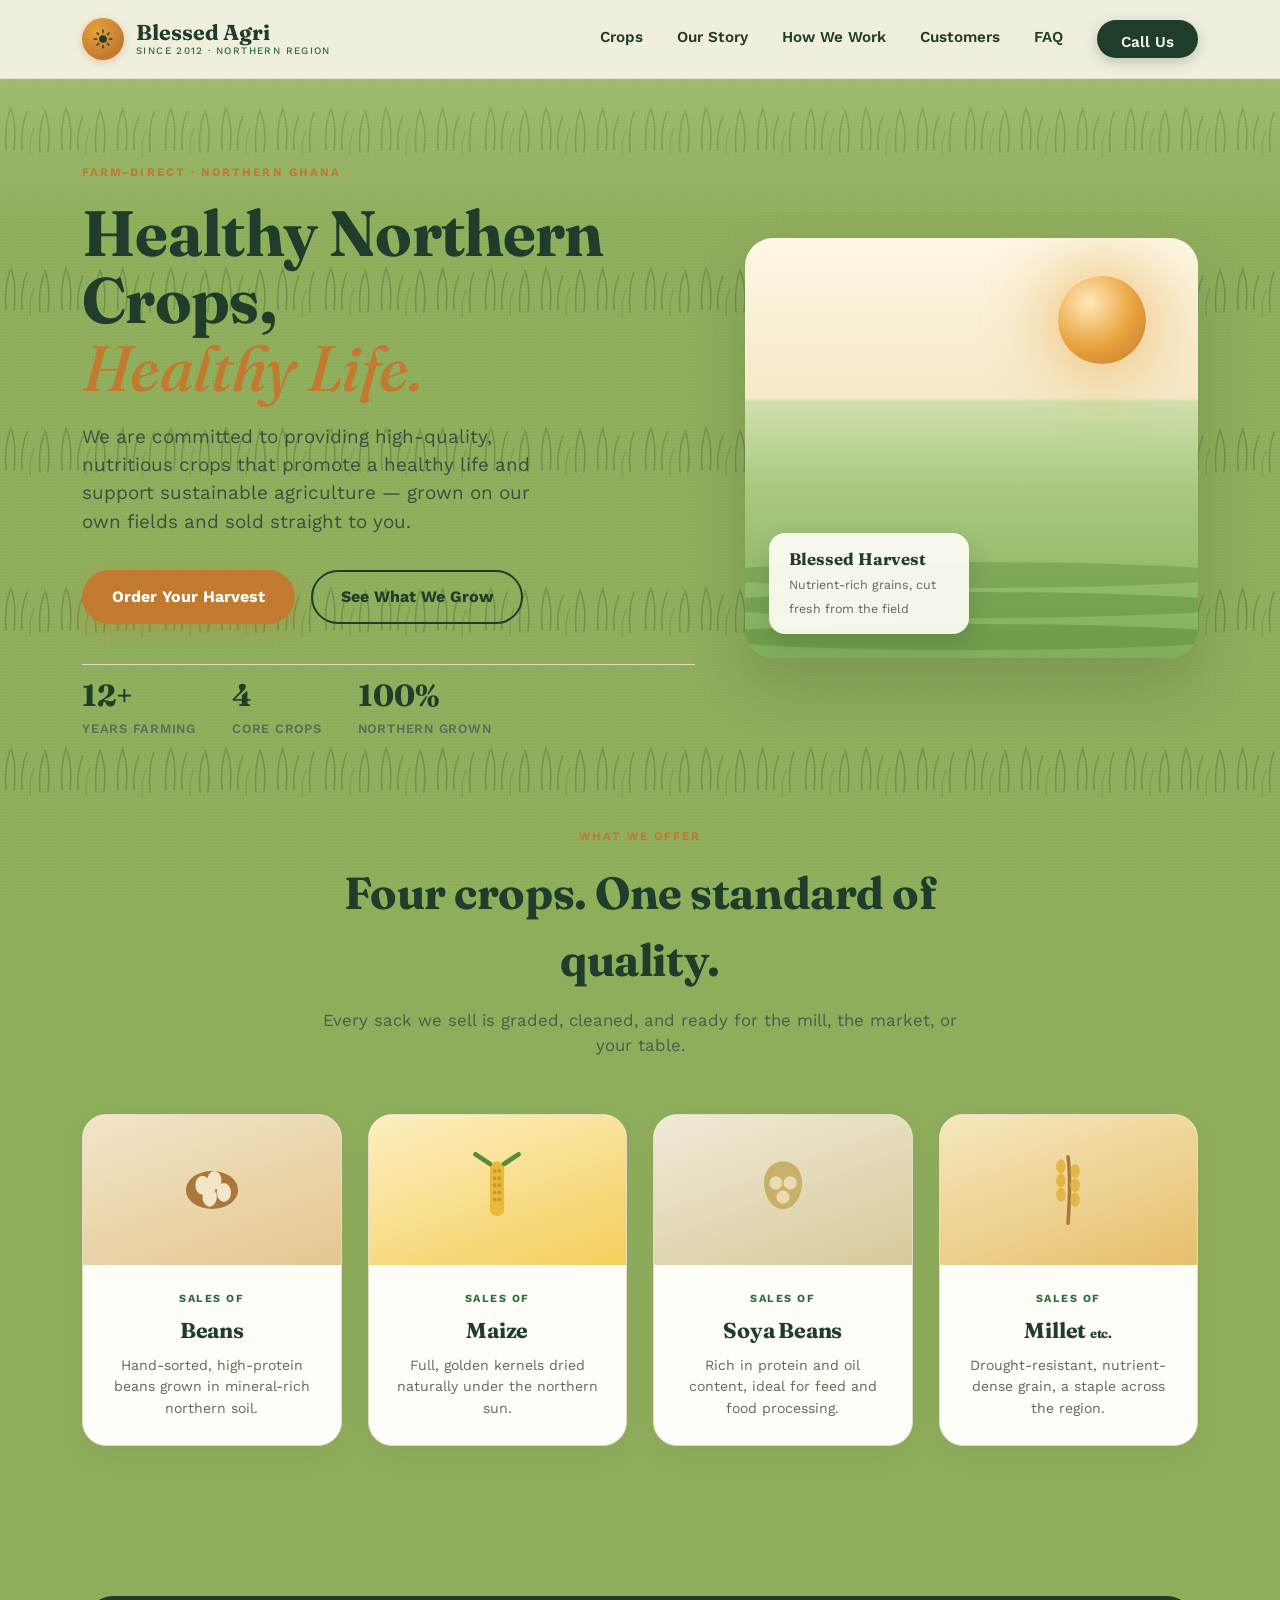
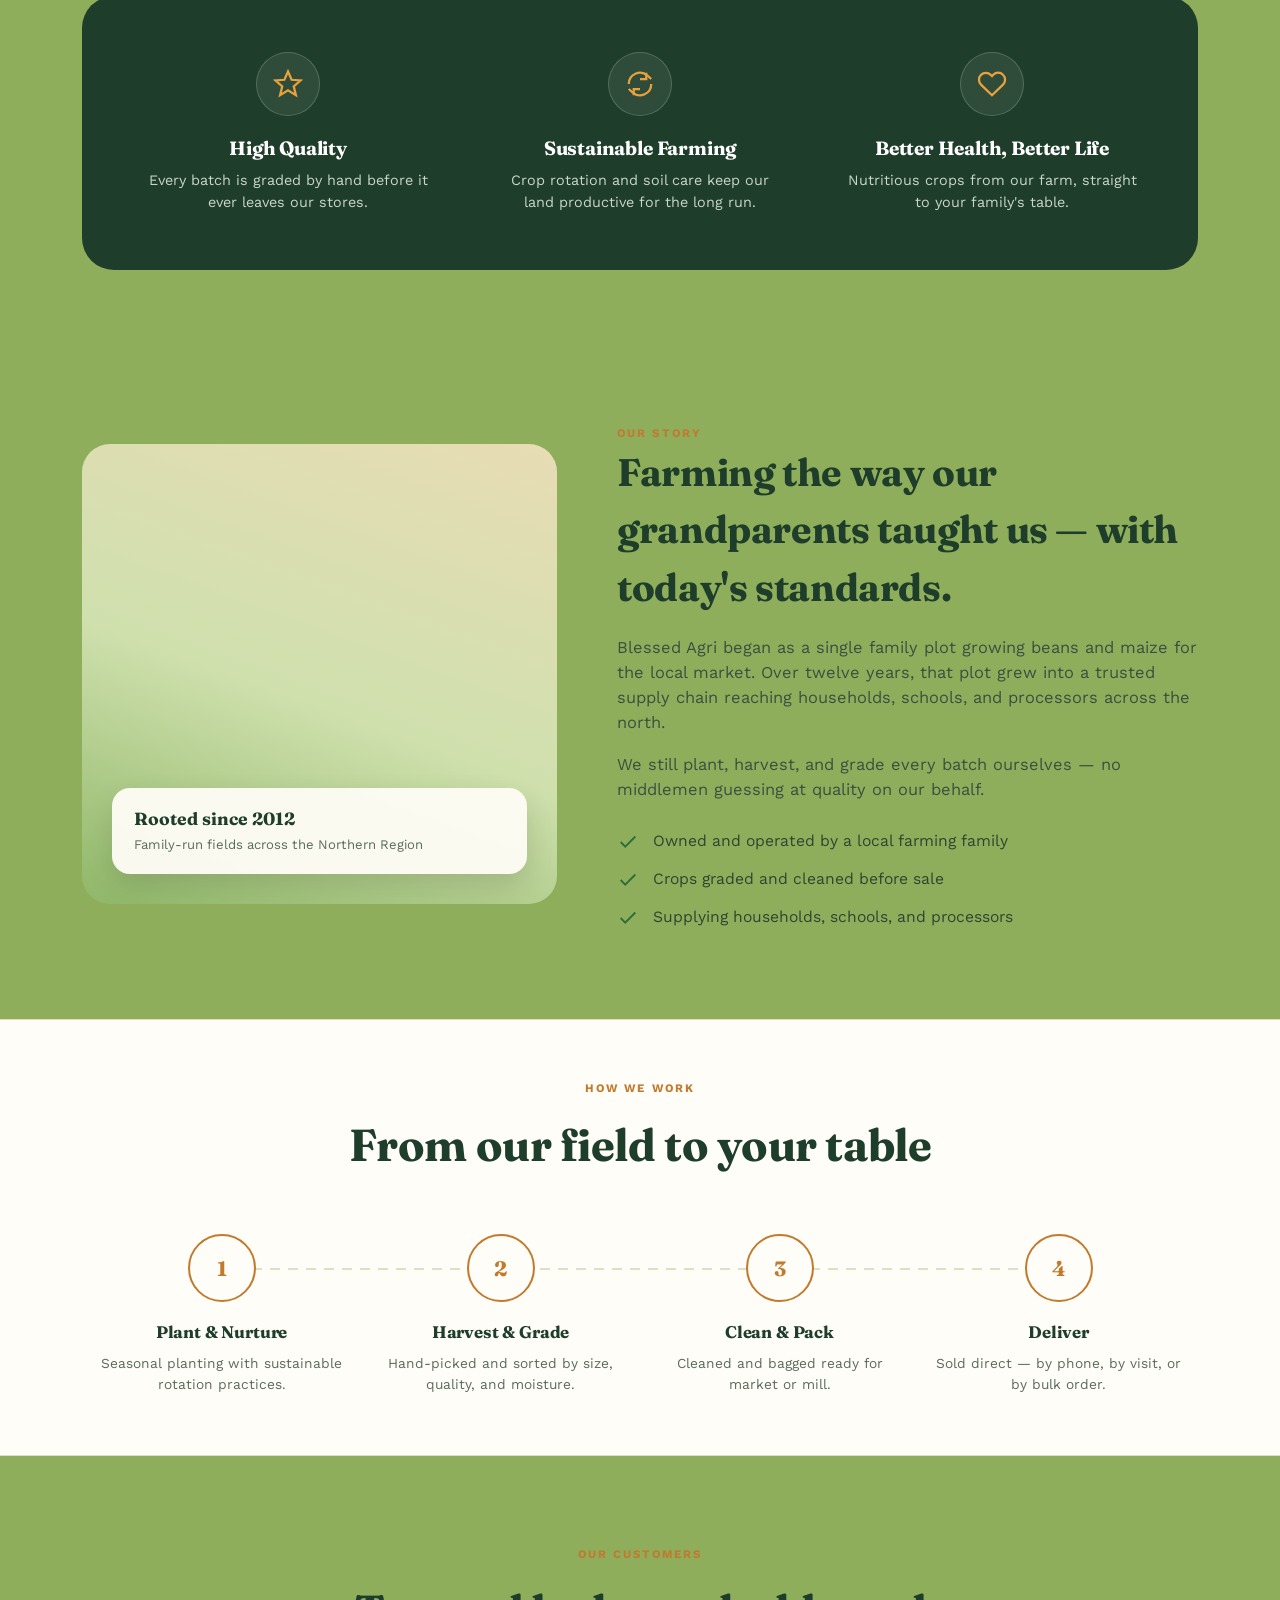
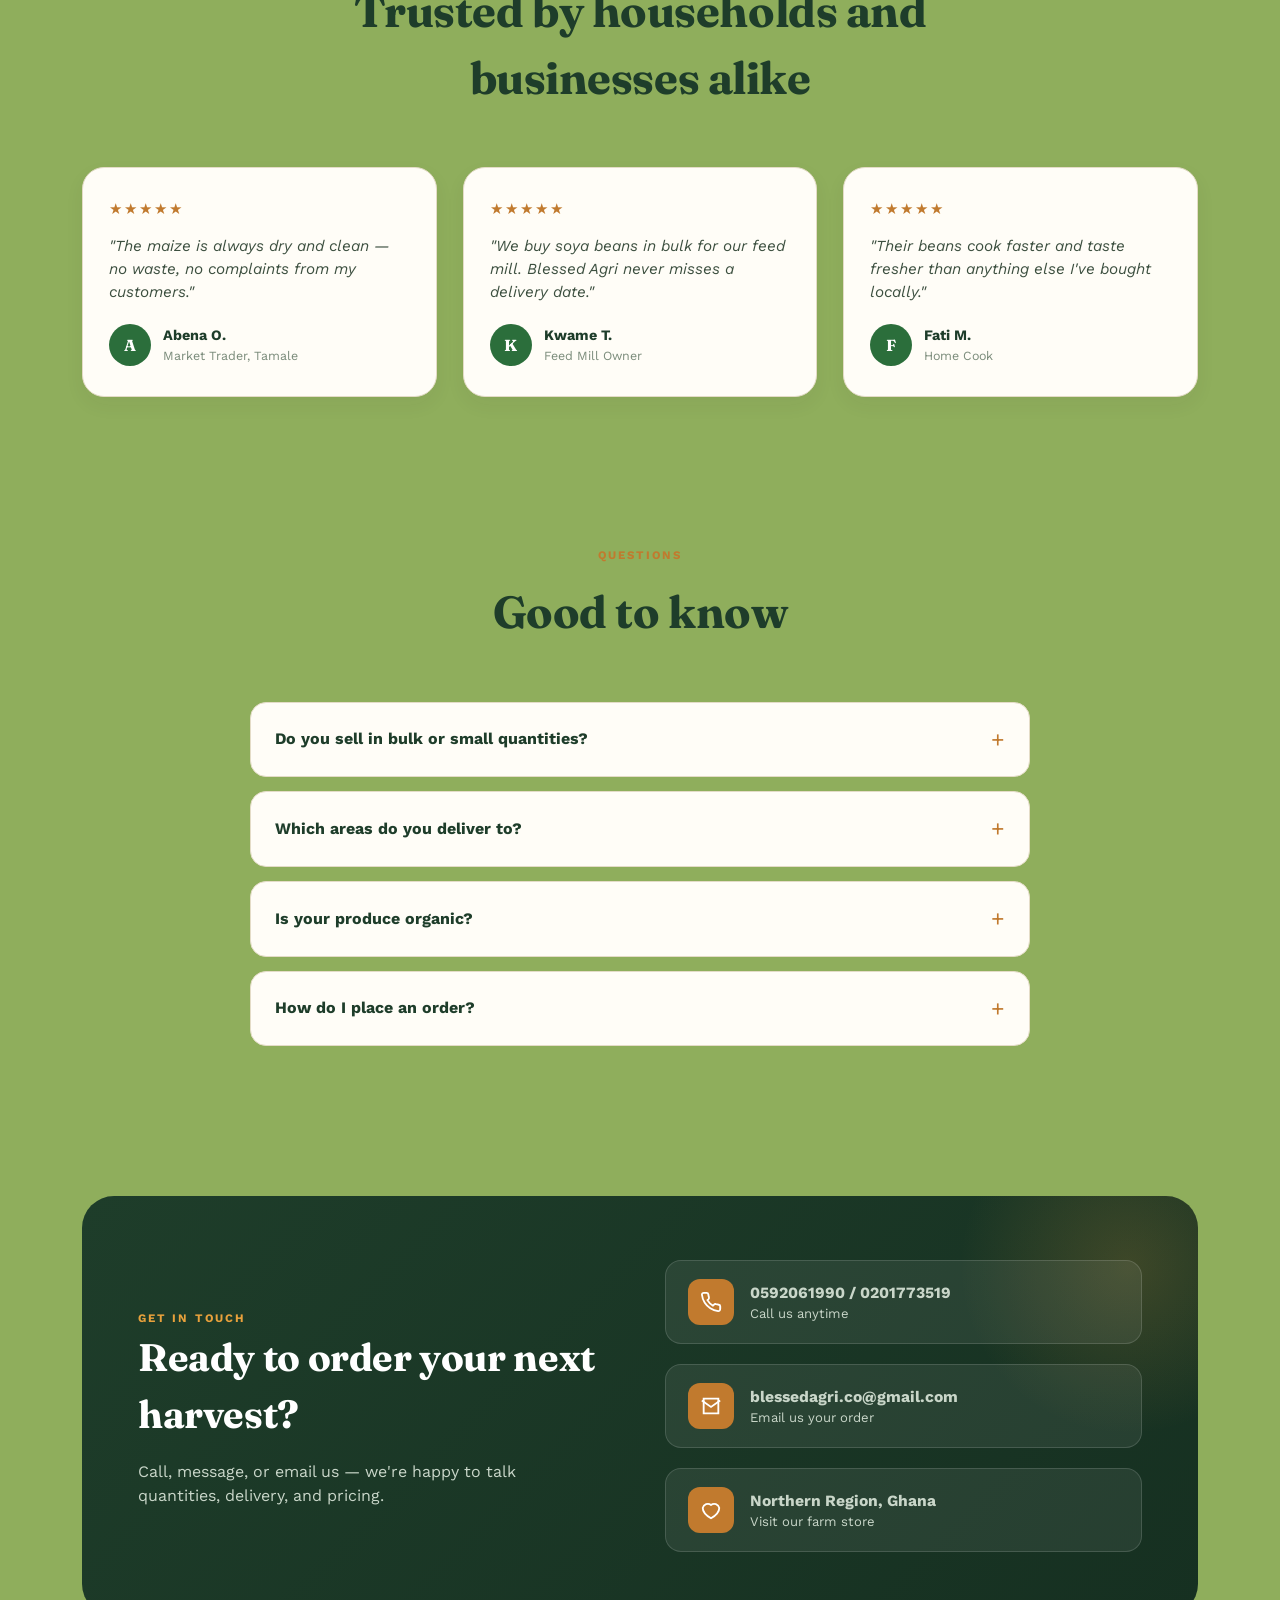
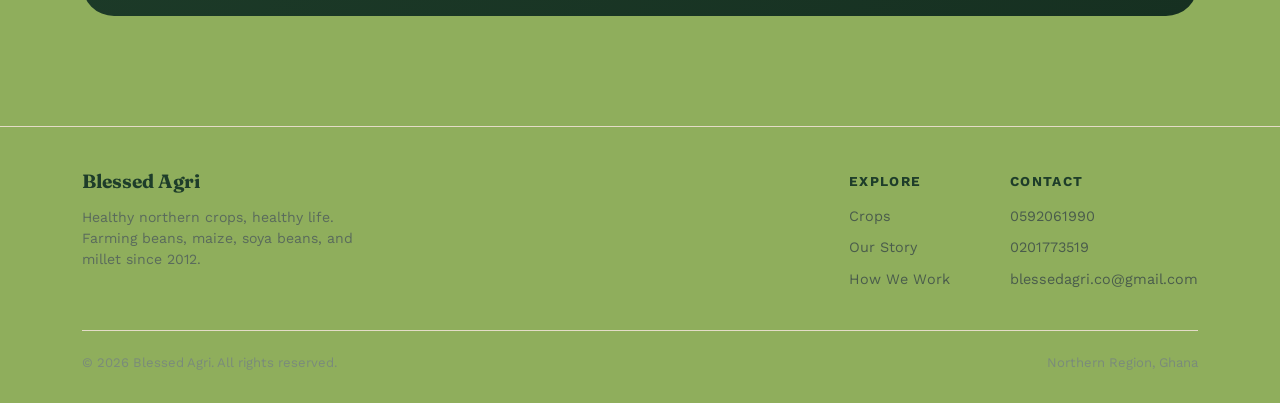
==== index.html @ 5d48e5ce "Add files via upload" ====
<!DOCTYPE html>
<html lang="en">
<head>
<meta charset="UTF-8">
<meta name="viewport" content="width=device-width, initial-scale=1.0">
<title>Blessed Agri — Healthy Northern Crops, Healthy Life</title>
<link rel="preconnect" href="https://fonts.googleapis.com">
<link href="https://fonts.googleapis.com/css2?family=Fraunces:ital,opsz,wght@0,9..144,400;0,9..144,600;0,9..144,700;0,9..144,900;1,9..144,500&family=Work+Sans:wght@400;500;600;700;800&display=swap" rel="stylesheet">
<style>
  :root{
    --forest:#1e3d2a;
    --crop:#2b6e3b;
    --ochre:#c17a2e;
    --parchment:#f7f3e8;
    --soil:#5a3a22;
    --cream-line:#e4dcc7;
    --paper:#fffdf7;
    --sun:#e8a13c;
  }
  *{margin:0;padding:0;box-sizing:border-box;}
  html{scroll-behavior:smooth;}
  body{
    background-color:#8fae5c;
    background-image:
      linear-gradient(180deg, rgba(215,232,180,0.35) 0%, rgba(143,174,92,0) 220px),
      radial-gradient(rgba(255,255,255,0.06) 1px, transparent 1px),
      url("data:image/svg+xml,%3Csvg xmlns='http://www.w3.org/2000/svg' width='160' height='160' viewBox='0 0 160 160'%3E%3Cg fill='none' stroke='%23335e2e' stroke-width='1.6' stroke-linecap='round' opacity='0.35'%3E%3Cpath d='M6 150 Q4 128 10 110'/%3E%3Cpath d='M14 150 Q17 126 11 108'/%3E%3Cpath d='M22 150 Q20 130 27 112'/%3E%3Cpath d='M40 152 Q38 130 44 114'/%3E%3Cpath d='M48 152 Q51 128 45 110'/%3E%3Cpath d='M62 150 Q60 126 66 108'/%3E%3Cpath d='M70 150 Q73 128 67 110'/%3E%3Cpath d='M78 150 Q76 132 83 116'/%3E%3Cpath d='M96 152 Q94 128 100 110'/%3E%3Cpath d='M104 152 Q107 130 101 112'/%3E%3Cpath d='M118 150 Q116 126 123 108'/%3E%3Cpath d='M126 150 Q129 128 123 110'/%3E%3Cpath d='M134 150 Q132 132 139 116'/%3E%3Cpath d='M150 152 Q148 128 154 112'/%3E%3C/g%3E%3Cg fill='none' stroke='%23477a3f' stroke-width='1.3' stroke-linecap='round' opacity='0.3'%3E%3Cpath d='M30 156 Q29 140 34 128'/%3E%3Cpath d='M86 156 Q85 140 90 128'/%3E%3Cpath d='M142 158 Q141 142 146 130'/%3E%3C/g%3E%3C/svg%3E");
    background-size: 100% 220px, 3px 3px, 160px 160px;
    background-repeat: no-repeat, repeat, repeat;
    background-attachment: scroll, fixed, fixed;
    color:var(--forest);
    font-family:'Work Sans', sans-serif;
    line-height:1.5;
    overflow-x:hidden;
  }
  h1,h2,h3,h4{
    font-family:'Fraunces', serif;
    color:var(--forest);
    letter-spacing:-0.01em;
  }
  a{color:inherit;}
  img{max-width:100%;display:block;}
  .wrap{max-width:1180px;margin:0 auto;padding:0 32px;}
  .eyebrow{
    font-family:'Work Sans',sans-serif;
    text-transform:uppercase;
    letter-spacing:0.18em;
    font-size:0.72rem;
    font-weight:700;
    color:var(--ochre);
  }

  /* ===== reduced motion ===== */
  @media (prefers-reduced-motion: reduce){
    *{animation:none !important; transition:none !important;}
  }

  /* ===== NAV ===== */
  header.nav{
    position:sticky; top:0; z-index:50;
    background:rgba(247,243,232,0.92);
    backdrop-filter:blur(8px);
    border-bottom:1px solid var(--cream-line);
  }
  .nav-inner{
    display:flex; align-items:center; justify-content:space-between;
    padding:18px 32px;
    max-width:1180px; margin:0 auto;
  }
  .brandmark{display:flex; align-items:center; gap:12px; text-decoration:none;}
  .brandmark .sunbadge{
    width:42px;height:42px;border-radius:50%;
    background:radial-gradient(circle at 35% 30%, var(--sun), var(--ochre) 70%);
    display:flex;align-items:center;justify-content:center;
    box-shadow:0 2px 8px rgba(193,122,46,0.35);
  }
  .brandmark .sunbadge svg{width:22px;height:22px;}
  .brandname{
    font-family:'Fraunces',serif; font-weight:700; font-size:1.35rem; color:var(--forest);
    line-height:1;
  }
  .brandname small{
    display:block; font-family:'Work Sans',sans-serif; font-weight:500;
    font-size:0.62rem; letter-spacing:0.14em; text-transform:uppercase; color:var(--crop); margin-top:3px;
  }
  nav.links{display:flex; gap:34px; align-items:center;}
  nav.links a{
    text-decoration:none; color:var(--forest); font-weight:600; font-size:0.95rem;
    position:relative; padding-bottom:4px;
  }
  nav.links a:not(.cta)::after{
    content:''; position:absolute; left:0; bottom:0; width:0; height:2px; background:var(--ochre);
    transition:width 0.25s ease;
  }
  nav.links a:not(.cta):hover::after{width:100%;}
  .cta-btn{
    background:var(--forest); color:var(--parchment) !important;
    padding:11px 24px; border-radius:100px; font-weight:700; font-size:0.9rem;
    box-shadow:0 4px 14px rgba(30,61,42,0.25);
    transition:transform 0.2s ease, background 0.2s ease;
  }
  .cta-btn:hover{background:var(--crop); transform:translateY(-2px);}
  .menu-toggle{display:none; background:none; border:none; font-size:1.6rem; color:var(--forest); cursor:pointer;}

  /* ===== HERO ===== */
  .hero{
    position:relative;
    padding:80px 0 0;
    overflow:hidden;
  }
  .hero-inner{
    max-width:1180px; margin:0 auto; padding:0 32px;
    display:grid; grid-template-columns:1.15fr 0.85fr; gap:50px; align-items:center;
    position:relative; z-index:2;
  }
  .hero-copy .eyebrow{margin-bottom:18px; display:inline-block;}
  .hero-copy h1{
    font-size:clamp(2.6rem, 5vw, 4.2rem);
    font-weight:700; line-height:1.05; margin-bottom:8px;
  }
  .hero-copy h1 .accent{
    color:var(--ochre); font-style:italic; font-weight:500;
  }
  .hero-copy p.lede{
    font-size:1.18rem; color:#3c4f3f; max-width:480px; margin:22px 0 34px;
  }
  .hero-actions{display:flex; gap:16px; flex-wrap:wrap; margin-bottom:40px;}
  .btn-primary{
    background:var(--ochre); color:#fff; padding:15px 30px; border-radius:100px;
    font-weight:700; text-decoration:none; box-shadow:0 8px 20px rgba(193,122,46,0.3);
    transition:transform 0.2s ease;
  }
  .btn-primary:hover{transform:translateY(-3px);}
  .btn-ghost{
    border:2px solid var(--forest); color:var(--forest); padding:13px 28px; border-radius:100px;
    font-weight:700; text-decoration:none; transition:background 0.2s ease, color 0.2s ease;
  }
  .btn-ghost:hover{background:var(--forest); color:#fff;}
  .hero-stats{display:flex; gap:36px; flex-wrap:wrap; padding-top:8px; border-top:1px solid var(--cream-line);}
  .hero-stats div{display:flex; flex-direction:column;}
  .hero-stats strong{font-family:'Fraunces',serif; font-size:1.9rem; color:var(--forest);}
  .hero-stats span{font-size:0.8rem; color:#5a6b5c; text-transform:uppercase; letter-spacing:0.06em; font-weight:600;}

  /* field horizon signature illustration */
  .field-scene{
    position:relative; height:420px; border-radius:28px; overflow:hidden;
    background:linear-gradient(180deg, #fdf6e3 0%, #f6e9c8 38%, #cfe0ad 39%, #a9c97e 60%, #7fae5c 100%);
    box-shadow:0 30px 60px rgba(30,45,30,0.18);
  }
  .field-scene .sun{
    position:absolute; top:38px; right:52px; width:88px; height:88px; border-radius:50%;
    background:radial-gradient(circle at 35% 30%, #ffe9b8, var(--sun) 55%, var(--ochre) 100%);
    box-shadow:0 0 60px 18px rgba(232,161,60,0.45);
    animation:rise 5s ease-in-out infinite alternate;
  }
  @keyframes rise{from{transform:translateY(0);} to{transform:translateY(-8px);}}
  .field-scene .row{position:absolute; left:-10%; width:120%; height:26px; background:#6d9a49; opacity:0.55; border-radius:50%;}
  .field-scene .row1{bottom:70px;} .field-scene .row2{bottom:40px; opacity:0.7;} .field-scene .row3{bottom:8px; opacity:0.85;}
  .field-scene .badge{
    position:absolute; left:24px; bottom:24px; background:rgba(255,253,247,0.92);
    padding:14px 20px; border-radius:16px; box-shadow:0 10px 24px rgba(0,0,0,0.12);
    max-width:200px;
  }
  .field-scene .badge strong{display:block; font-family:'Fraunces',serif; font-size:1.05rem; color:var(--forest);}
  .field-scene .badge span{font-size:0.78rem; color:#5a6b5c;}

  .hero-divider{
    display:block; width:100%; height:90px; margin-top:60px;
  }

  /* ===== SECTION HEADER ===== */
  .section{padding:90px 0;}
  .section.tight{padding:60px 0;}
  .section-head{max-width:640px; margin:0 auto 56px; text-align:center;}
  .section-head .eyebrow{display:block; margin-bottom:14px;}
  .section-head h2{font-size:clamp(2rem,3.6vw,2.8rem); font-weight:700;}
  .section-head p{color:#4a5c4c; margin-top:14px; font-size:1.05rem;}

  /* ===== CROPS / OFFER GRID ===== */
  .crops-grid{
    display:grid; grid-template-columns:repeat(4,1fr); gap:26px;
  }
  .crop-card{
    background:var(--paper); border-radius:24px; overflow:hidden;
    border:1px solid var(--cream-line);
    box-shadow:0 10px 26px rgba(30,45,30,0.05);
    transition:transform 0.25s ease, box-shadow 0.25s ease;
  }
  .crop-card:hover{transform:translateY(-8px); box-shadow:0 22px 40px rgba(30,45,30,0.12);}
  .crop-photo{
    height:150px; position:relative;
    display:flex; align-items:center; justify-content:center;
  }
  .crop-photo svg{width:76px; height:76px;}
  .crop-photo.beans{background:linear-gradient(160deg,#f3e4c8,#e3c78f);}
  .crop-photo.maize{background:linear-gradient(160deg,#fdeec0,#f4cf5b);}
  .crop-photo.soya{background:linear-gradient(160deg,#f0e9d6,#d8c99a);}
  .crop-photo.millet{background:linear-gradient(160deg,#f6e7bd,#e7bf6b);}
  .crop-body{padding:20px 20px 26px; text-align:center;}
  .crop-body .tag-sale{
    font-size:0.68rem; letter-spacing:0.14em; text-transform:uppercase; color:var(--crop); font-weight:700;
  }
  .crop-body h3{font-size:1.35rem; margin-top:6px; font-weight:700;}
  .crop-body p{font-size:0.88rem; color:#5a6b5c; margin-top:8px;}

  /* ===== VALUES ===== */
  .values-band{
    background:var(--forest); color:var(--parchment); border-radius:32px;
    padding:56px 48px; display:grid; grid-template-columns:repeat(3,1fr); gap:36px;
  }
  .value-col{text-align:center; padding:0 12px;}
  .value-col .icon{
    width:64px; height:64px; border-radius:50%; background:rgba(255,255,255,0.08);
    display:flex; align-items:center; justify-content:center; margin:0 auto 18px;
    border:1px solid rgba(255,255,255,0.18);
  }
  .value-col .icon svg{width:30px; height:30px;}
  .value-col h4{color:#fff; font-size:1.2rem; margin-bottom:8px;}
  .value-col p{font-size:0.9rem; color:#c9d6c9;}

  /* ===== STORY / ABOUT ===== */
  .story{
    display:grid; grid-template-columns:0.9fr 1.1fr; gap:60px; align-items:center;
  }
  .story-art{
    position:relative; border-radius:28px; overflow:hidden; height:460px;
    background:linear-gradient(200deg,#e8dcb5,#cfe0ad 55%,#8fb768);
  }
  .story-art .tractor-mark{
    position:absolute; bottom:30px; left:30px; right:30px;
    background:rgba(255,253,247,0.94); border-radius:18px; padding:18px 22px;
    box-shadow:0 12px 28px rgba(0,0,0,0.12);
  }
  .story-art .tractor-mark strong{font-family:'Fraunces',serif; display:block; font-size:1.1rem; color:var(--forest);}
  .story-art .tractor-mark span{font-size:0.82rem; color:#5a6b5c;}
  .story-copy h2{font-size:clamp(1.9rem,3vw,2.5rem); margin-bottom:20px;}
  .story-copy p{color:#3c4f3f; margin-bottom:18px; font-size:1.03rem;}
  .story-list{list-style:none; margin-top:26px; display:flex; flex-direction:column; gap:14px;}
  .story-list li{display:flex; gap:14px; align-items:flex-start; font-size:0.98rem; color:#2f4530;}
  .story-list li svg{flex-shrink:0; width:22px; height:22px; margin-top:2px; color:var(--crop);}

  /* ===== PROCESS / HOW WE WORK ===== */
  .process-row{
    display:grid; grid-template-columns:repeat(4,1fr); gap:0; position:relative;
  }
  .process-row::before{
    content:''; position:absolute; top:34px; left:12%; right:12%; height:2px;
    background:repeating-linear-gradient(90deg, var(--cream-line) 0 10px, transparent 10px 18px);
    z-index:0;
  }
  .process-step{position:relative; z-index:1; text-align:center; padding:0 16px;}
  .process-step .num{
    width:68px; height:68px; border-radius:50%; background:var(--paper); border:2px solid var(--ochre);
    color:var(--ochre); font-family:'Fraunces',serif; font-weight:700; font-size:1.3rem;
    display:flex; align-items:center; justify-content:center; margin:0 auto 18px;
  }
  .process-step h4{font-size:1.05rem; margin-bottom:8px;}
  .process-step p{font-size:0.86rem; color:#5a6b5c;}

  /* ===== TESTIMONIALS ===== */
  .testimonials{display:grid; grid-template-columns:repeat(3,1fr); gap:26px;}
  .t-card{
    background:var(--paper); border:1px solid var(--cream-line); border-radius:22px; padding:30px 26px;
    box-shadow:0 8px 20px rgba(30,45,30,0.05);
  }
  .t-card .stars{color:var(--ochre); font-size:0.95rem; margin-bottom:14px; letter-spacing:2px;}
  .t-card p{font-size:0.96rem; color:#3c4f3f; margin-bottom:20px; font-style:italic;}
  .t-card footer{display:flex; align-items:center; gap:12px;}
  .t-avatar{
    width:42px;height:42px;border-radius:50%; background:var(--crop); color:#fff;
    display:flex;align-items:center;justify-content:center; font-family:'Fraunces',serif; font-weight:700;
  }
  .t-name{font-weight:700; font-size:0.9rem; color:var(--forest);}
  .t-role{font-size:0.78rem; color:#7a8b7a;}

  /* ===== FAQ ===== */
  .faq-list{max-width:780px; margin:0 auto; display:flex; flex-direction:column; gap:14px;}
  .faq-item{
    background:var(--paper); border:1px solid var(--cream-line); border-radius:16px; overflow:hidden;
  }
  .faq-q{
    padding:20px 24px; display:flex; justify-content:space-between; align-items:center; cursor:pointer;
    font-weight:700; font-size:1rem; color:var(--forest);
  }
  .faq-q .plus{font-size:1.4rem; color:var(--ochre); transition:transform 0.2s ease; font-weight:400;}
  .faq-item.open .plus{transform:rotate(45deg);}
  .faq-a{max-height:0; overflow:hidden; transition:max-height 0.3s ease;}
  .faq-a p{padding:0 24px 20px; color:#4a5c4c; font-size:0.94rem;}

  /* ===== CONTACT / CTA ===== */
  .contact-band{
    background:linear-gradient(135deg, var(--forest), #163021);
    border-radius:32px; padding:64px 56px; color:#fff;
    display:grid; grid-template-columns:1fr 1fr; gap:50px; align-items:center;
    position:relative; overflow:hidden;
  }
  .contact-band::after{
    content:''; position:absolute; width:340px; height:340px; border-radius:50%;
    background:radial-gradient(circle, rgba(232,161,60,0.18), transparent 70%);
    top:-100px; right:-100px;
  }
  .contact-band h2{color:#fff; font-size:clamp(1.8rem,3vw,2.4rem); margin-bottom:16px;}
  .contact-band p{color:#c9d6c9; font-size:1rem; max-width:400px;}
  .contact-methods{display:flex; flex-direction:column; gap:20px; position:relative; z-index:1;}
  .c-method{
    display:flex; align-items:center; gap:16px; background:rgba(255,255,255,0.07);
    padding:18px 22px; border-radius:16px; border:1px solid rgba(255,255,255,0.14);
    text-decoration:none; color:#fff; transition:background 0.2s ease;
  }
  .c-method:hover{background:rgba(255,255,255,0.13);}
  .c-icon{
    width:46px; height:46px; border-radius:12px; background:var(--ochre);
    display:flex; align-items:center; justify-content:center; flex-shrink:0;
  }
  .c-icon svg{width:22px; height:22px; color:#fff;}
  .c-method strong{display:block; font-size:0.98rem;}
  .c-method span{font-size:0.82rem; color:#c9d6c9;}

  /* ===== FOOTER ===== */
  footer.site-footer{
    border-top:1px solid var(--cream-line); padding:44px 0 30px; margin-top:20px;
  }
  .footer-grid{
    display:flex; justify-content:space-between; flex-wrap:wrap; gap:30px; margin-bottom:30px;
  }
  .footer-brand{max-width:280px;}
  .footer-brand p{font-size:0.88rem; color:#5a6b5c; margin-top:12px;}
  .footer-cols{display:flex; gap:60px; flex-wrap:wrap;}
  .footer-col h5{font-size:0.85rem; text-transform:uppercase; letter-spacing:0.1em; color:var(--forest); margin-bottom:14px;}
  .footer-col a{display:block; font-size:0.9rem; color:#4a5c4c; text-decoration:none; margin-bottom:10px;}
  .footer-col a:hover{color:var(--ochre);}
  .footer-bottom{
    display:flex; justify-content:space-between; flex-wrap:wrap; gap:12px;
    padding-top:22px; border-top:1px solid var(--cream-line); font-size:0.82rem; color:#7a8b7a;
  }

  /* ===== RESPONSIVE ===== */
  @media (max-width: 980px){
    .hero-inner{grid-template-columns:1fr;}
    .field-scene{height:320px;}
    .crops-grid{grid-template-columns:repeat(2,1fr);}
    .values-band{grid-template-columns:1fr; gap:30px;}
    .story{grid-template-columns:1fr;}
    .story-art{height:320px;}
    .process-row{grid-template-columns:repeat(2,1fr); row-gap:40px;}
    .process-row::before{display:none;}
    .testimonials{grid-template-columns:1fr;}
    .contact-band{grid-template-columns:1fr; padding:44px 28px;}
  }
  @media (max-width: 700px){
    nav.links{
      position:fixed; top:76px; left:0; right:0; background:var(--paper);
      flex-direction:column; padding:24px 32px; gap:20px; border-bottom:1px solid var(--cream-line);
      transform:translateY(-130%); transition:transform 0.3s ease; z-index:40;
    }
    nav.links.open{transform:translateY(0);}
    .menu-toggle{display:block;}
    .crops-grid{grid-template-columns:1fr 1fr;}
    .hero-stats{gap:22px;}
  }
</style>
</head>
<body>

<header class="nav">
  <div class="nav-inner">
    <a href="#top" class="brandmark">
      <span class="sunbadge">
        <svg viewBox="0 0 24 24" fill="none"><circle cx="12" cy="12" r="4.2" fill="#1e3d2a"/><g stroke="#1e3d2a" stroke-width="1.6" stroke-linecap="round"><line x1="12" y1="2.5" x2="12" y2="5"/><line x1="12" y1="19" x2="12" y2="21.5"/><line x1="2.5" y1="12" x2="5" y2="12"/><line x1="19" y1="12" x2="21.5" y2="12"/><line x1="5.5" y1="5.5" x2="7.2" y2="7.2"/><line x1="16.8" y1="16.8" x2="18.5" y2="18.5"/><line x1="5.5" y1="18.5" x2="7.2" y2="16.8"/><line x1="16.8" y1="7.2" x2="18.5" y2="5.5"/></g></svg>
      </span>
      <span class="brandname">Blessed Agri<small>Since 2012 · Northern Region</small></span>
    </a>
    <button class="menu-toggle" id="menuToggle" aria-label="Toggle menu">☰</button>
    <nav class="links" id="navLinks">
      <a href="#crops">Crops</a>
      <a href="#story">Our Story</a>
      <a href="#process">How We Work</a>
      <a href="#reviews">Customers</a>
      <a href="#faq">FAQ</a>
      <a href="#contact" class="cta-btn">Call Us</a>
    </nav>
  </div>
</header>

<main id="top">
  <!-- HERO -->
  <section class="hero">
    <div class="hero-inner">
      <div class="hero-copy">
        <span class="eyebrow">Farm-direct · Northern Ghana</span>
        <h1>Healthy Northern Crops,<br><span class="accent">Healthy Life.</span></h1>
        <p class="lede">We are committed to providing high-quality, nutritious crops that promote a healthy life and support sustainable agriculture — grown on our own fields and sold straight to you.</p>
        <div class="hero-actions">
          <a href="#contact" class="btn-primary">Order Your Harvest</a>
          <a href="#crops" class="btn-ghost">See What We Grow</a>
        </div>
        <div class="hero-stats">
          <div><strong>12+</strong><span>Years Farming</span></div>
          <div><strong>4</strong><span>Core Crops</span></div>
          <div><strong>100%</strong><span>Northern Grown</span></div>
        </div>
      </div>
      <div class="field-scene" aria-hidden="true">
        <div class="sun"></div>
        <div class="row row1"></div>
        <div class="row row2"></div>
        <div class="row row3"></div>
        <div class="badge"><strong>Blessed Harvest</strong><span>Nutrient-rich grains, cut fresh from the field</span></div>
      </div>
    </div>
  </section>

  <!-- CROPS -->
  <section class="section" id="crops">
    <div class="wrap">
      <div class="section-head">
        <span class="eyebrow">What We Offer</span>
        <h2>Four crops. One standard of quality.</h2>
        <p>Every sack we sell is graded, cleaned, and ready for the mill, the market, or your table.</p>
      </div>
      <div class="crops-grid">
        <div class="crop-card">
          <div class="crop-photo beans">
            <svg viewBox="0 0 64 64" fill="none"><ellipse cx="32" cy="32" rx="22" ry="16" fill="#a9773a"/><ellipse cx="24" cy="28" rx="6" ry="8" fill="#f3e6c8"/><ellipse cx="34" cy="24" rx="6" ry="8" fill="#f3e6c8"/><ellipse cx="30" cy="38" rx="6" ry="8" fill="#f3e6c8"/><ellipse cx="42" cy="34" rx="6" ry="8" fill="#f3e6c8"/></svg>
          </div>
          <div class="crop-body">
            <span class="tag-sale">Sales of</span>
            <h3>Beans</h3>
            <p>Hand-sorted, high-protein beans grown in mineral-rich northern soil.</p>
          </div>
        </div>
        <div class="crop-card">
          <div class="crop-photo maize">
            <svg viewBox="0 0 64 64" fill="none"><rect x="26" y="8" width="12" height="46" rx="6" fill="#e9b93d"/><g fill="#c99a26"><circle cx="30" cy="16" r="1.6"/><circle cx="34" cy="16" r="1.6"/><circle cx="30" cy="22" r="1.6"/><circle cx="34" cy="22" r="1.6"/><circle cx="30" cy="28" r="1.6"/><circle cx="34" cy="28" r="1.6"/><circle cx="30" cy="34" r="1.6"/><circle cx="34" cy="34" r="1.6"/><circle cx="30" cy="40" r="1.6"/><circle cx="34" cy="40" r="1.6"/></g><path d="M26 10 L14 2" stroke="#5a8a3a" stroke-width="4" stroke-linecap="round"/><path d="M38 10 L50 2" stroke="#5a8a3a" stroke-width="4" stroke-linecap="round"/></svg>
          </div>
          <div class="crop-body">
            <span class="tag-sale">Sales of</span>
            <h3>Maize</h3>
            <p>Full, golden kernels dried naturally under the northern sun.</p>
          </div>
        </div>
        <div class="crop-card">
          <div class="crop-photo soya">
            <svg viewBox="0 0 64 64" fill="none"><path d="M32 8c10 0 16 8 16 18s-6 22-16 22-16-12-16-22S22 8 32 8z" fill="#c8b06a"/><circle cx="26" cy="26" r="5.5" fill="#e8dcb0"/><circle cx="38" cy="26" r="5.5" fill="#e8dcb0"/><circle cx="32" cy="38" r="5.5" fill="#e8dcb0"/></svg>
          </div>
          <div class="crop-body">
            <span class="tag-sale">Sales of</span>
            <h3>Soya Beans</h3>
            <p>Rich in protein and oil content, ideal for feed and food processing.</p>
          </div>
        </div>
        <div class="crop-card">
          <div class="crop-photo millet">
            <svg viewBox="0 0 64 64" fill="none"><path d="M32 4c2 14 2 28 0 56" stroke="#a9773a" stroke-width="3" stroke-linecap="round"/><g fill="#e0b84a"><ellipse cx="26" cy="12" rx="4" ry="6"/><ellipse cx="38" cy="16" rx="4" ry="6"/><ellipse cx="26" cy="24" rx="4" ry="6"/><ellipse cx="38" cy="28" rx="4" ry="6"/><ellipse cx="26" cy="36" rx="4" ry="6"/><ellipse cx="38" cy="40" rx="4" ry="6"/></g></svg>
          </div>
          <div class="crop-body">
            <span class="tag-sale">Sales of</span>
            <h3>Millet <small style="font-size:0.6em;">etc.</small></h3>
            <p>Drought-resistant, nutrient-dense grain, a staple across the region.</p>
          </div>
        </div>
      </div>
    </div>
  </section>

  <!-- VALUES -->
  <section class="section tight">
    <div class="wrap">
      <div class="values-band">
        <div class="value-col">
          <div class="icon"><svg viewBox="0 0 24 24" fill="none" stroke="#e8a13c" stroke-width="1.8"><path d="M12 2l2.9 6.6 7.1.6-5.4 4.7 1.7 7-6.3-3.9-6.3 3.9 1.7-7-5.4-4.7 7.1-.6z"/></svg></div>
          <h4>High Quality</h4>
          <p>Every batch is graded by hand before it ever leaves our stores.</p>
        </div>
        <div class="value-col">
          <div class="icon"><svg viewBox="0 0 24 24" fill="none" stroke="#e8a13c" stroke-width="1.8"><path d="M3 12a9 9 0 0 1 15-6.7L21 8M21 12a9 9 0 0 1-15 6.7L3 16"/><path d="M17 3v5h-5M7 21v-5h5"/></svg></div>
          <h4>Sustainable Farming</h4>
          <p>Crop rotation and soil care keep our land productive for the long run.</p>
        </div>
        <div class="value-col">
          <div class="icon"><svg viewBox="0 0 24 24" fill="none" stroke="#e8a13c" stroke-width="1.8"><path d="M20.8 4.6a5.5 5.5 0 0 0-7.8 0L12 5.7l-1-1a5.5 5.5 0 0 0-7.8 7.8l1 1L12 21l7.8-7.5 1-1a5.5 5.5 0 0 0 0-7.9z"/></svg></div>
          <h4>Better Health, Better Life</h4>
          <p>Nutritious crops from our farm, straight to your family's table.</p>
        </div>
      </div>
    </div>
  </section>

  <!-- STORY -->
  <section class="section" id="story">
    <div class="wrap">
      <div class="story">
        <div class="story-art">
          <div class="tractor-mark"><strong>Rooted since 2012</strong><span>Family-run fields across the Northern Region</span></div>
        </div>
        <div class="story-copy">
          <span class="eyebrow">Our Story</span>
          <h2>Farming the way our grandparents taught us — with today's standards.</h2>
          <p>Blessed Agri began as a single family plot growing beans and maize for the local market. Over twelve years, that plot grew into a trusted supply chain reaching households, schools, and processors across the north.</p>
          <p>We still plant, harvest, and grade every batch ourselves — no middlemen guessing at quality on our behalf.</p>
          <ul class="story-list">
            <li><svg viewBox="0 0 24 24" fill="none" stroke="currentColor" stroke-width="2"><path d="M20 6L9 17l-5-5"/></svg> Owned and operated by a local farming family</li>
            <li><svg viewBox="0 0 24 24" fill="none" stroke="currentColor" stroke-width="2"><path d="M20 6L9 17l-5-5"/></svg> Crops graded and cleaned before sale</li>
            <li><svg viewBox="0 0 24 24" fill="none" stroke="currentColor" stroke-width="2"><path d="M20 6L9 17l-5-5"/></svg> Supplying households, schools, and processors</li>
          </ul>
        </div>
      </div>
    </div>
  </section>

  <!-- PROCESS -->
  <section class="section tight" id="process" style="background:var(--paper); border-top:1px solid var(--cream-line); border-bottom:1px solid var(--cream-line);">
    <div class="wrap">
      <div class="section-head">
        <span class="eyebrow">How We Work</span>
        <h2>From our field to your table</h2>
      </div>
      <div class="process-row">
        <div class="process-step">
          <div class="num">1</div>
          <h4>Plant &amp; Nurture</h4>
          <p>Seasonal planting with sustainable rotation practices.</p>
        </div>
        <div class="process-step">
          <div class="num">2</div>
          <h4>Harvest &amp; Grade</h4>
          <p>Hand-picked and sorted by size, quality, and moisture.</p>
        </div>
        <div class="process-step">
          <div class="num">3</div>
          <h4>Clean &amp; Pack</h4>
          <p>Cleaned and bagged ready for market or mill.</p>
        </div>
        <div class="process-step">
          <div class="num">4</div>
          <h4>Deliver</h4>
          <p>Sold direct — by phone, by visit, or by bulk order.</p>
        </div>
      </div>
    </div>
  </section>

  <!-- TESTIMONIALS -->
  <section class="section" id="reviews">
    <div class="wrap">
      <div class="section-head">
        <span class="eyebrow">Our Customers</span>
        <h2>Trusted by households and businesses alike</h2>
      </div>
      <div class="testimonials">
        <div class="t-card">
          <div class="stars">★★★★★</div>
          <p>"The maize is always dry and clean — no waste, no complaints from my customers."</p>
          <footer><div class="t-avatar">A</div><div><div class="t-name">Abena O.</div><div class="t-role">Market Trader, Tamale</div></div></footer>
        </div>
        <div class="t-card">
          <div class="stars">★★★★★</div>
          <p>"We buy soya beans in bulk for our feed mill. Blessed Agri never misses a delivery date."</p>
          <footer><div class="t-avatar">K</div><div><div class="t-name">Kwame T.</div><div class="t-role">Feed Mill Owner</div></div></footer>
        </div>
        <div class="t-card">
          <div class="stars">★★★★★</div>
          <p>"Their beans cook faster and taste fresher than anything else I've bought locally."</p>
          <footer><div class="t-avatar">F</div><div><div class="t-name">Fati M.</div><div class="t-role">Home Cook</div></div></footer>
        </div>
      </div>
    </div>
  </section>

  <!-- FAQ -->
  <section class="section tight" id="faq">
    <div class="wrap">
      <div class="section-head">
        <span class="eyebrow">Questions</span>
        <h2>Good to know</h2>
      </div>
      <div class="faq-list">
        <div class="faq-item">
          <div class="faq-q">Do you sell in bulk or small quantities? <span class="plus">+</span></div>
          <div class="faq-a"><p>Both. We supply single bags for households as well as bulk orders for mills, schools, and traders — call us to discuss volume pricing.</p></div>
        </div>
        <div class="faq-item">
          <div class="faq-q">Which areas do you deliver to? <span class="plus">+</span></div>
          <div class="faq-a"><p>We deliver across the Northern Region and can arrange transport for larger orders to other regions on request.</p></div>
        </div>
        <div class="faq-item">
          <div class="faq-q">Is your produce organic? <span class="plus">+</span></div>
          <div class="faq-a"><p>Yes — we follow sustainable, low-input farming practices across all our fields, without synthetic pesticides.</p></div>
        </div>
        <div class="faq-item">
          <div class="faq-q">How do I place an order? <span class="plus">+</span></div>
          <div class="faq-a"><p>Call or WhatsApp us on either of our numbers, or email us directly. We'll confirm availability and delivery.</p></div>
        </div>
      </div>
    </div>
  </section>

  <!-- CONTACT -->
  <section class="section" id="contact">
    <div class="wrap">
      <div class="contact-band">
        <div>
          <span class="eyebrow" style="color:#e8a13c;">Get In Touch</span>
          <h2>Ready to order your next harvest?</h2>
          <p>Call, message, or email us — we're happy to talk quantities, delivery, and pricing.</p>
        </div>
        <div class="contact-methods">
          <a class="c-method" href="tel:0592061990">
            <span class="c-icon"><svg viewBox="0 0 24 24" fill="none" stroke="#fff" stroke-width="2"><path d="M22 16.9v3a2 2 0 0 1-2.2 2 19.8 19.8 0 0 1-8.6-3.1 19.5 19.5 0 0 1-6-6 19.8 19.8 0 0 1-3.1-8.7A2 2 0 0 1 4.1 2h3a2 2 0 0 1 2 1.7c.1 1 .3 2 .6 3a2 2 0 0 1-.4 2.1L8.1 10a16 16 0 0 0 6 6l1.2-1.2a2 2 0 0 1 2.1-.4c1 .3 2 .5 3 .6a2 2 0 0 1 1.7 2z"/></svg></span>
            <span><strong>0592061990 / 0201773519</strong><span>Call us anytime</span></span>
          </a>
          <a class="c-method" href="mailto:blessedagri.co@gmail.com">
            <span class="c-icon"><svg viewBox="0 0 24 24" fill="none" stroke="#fff" stroke-width="2"><path d="M4 4h16v16H4z"/><path d="M22 6l-10 7L2 6"/></svg></span>
            <span><strong>blessedagri.co@gmail.com</strong><span>Email us your order</span></span>
          </a>
          <a class="c-method" href="#" onclick="return false;">
            <span class="c-icon"><svg viewBox="0 0 24 24" fill="none" stroke="#fff" stroke-width="2"><path d="M12 21c-4.4-2.6-9-6.6-9-11.3A5.7 5.7 0 0 1 12 6.5 5.7 5.7 0 0 1 21 9.7C21 14.4 16.4 18.4 12 21z"/></svg></span>
            <span><strong>Northern Region, Ghana</strong><span>Visit our farm store</span></span>
          </a>
        </div>
      </div>
    </div>
  </section>
</main>

<footer class="site-footer">
  <div class="wrap">
    <div class="footer-grid">
      <div class="footer-brand">
        <span class="brandname" style="font-size:1.2rem;">Blessed Agri</span>
        <p>Healthy northern crops, healthy life. Farming beans, maize, soya beans, and millet since 2012.</p>
      </div>
      <div class="footer-cols">
        <div class="footer-col">
          <h5>Explore</h5>
          <a href="#crops">Crops</a>
          <a href="#story">Our Story</a>
          <a href="#process">How We Work</a>
        </div>
        <div class="footer-col">
          <h5>Contact</h5>
          <a href="tel:0592061990">0592061990</a>
          <a href="tel:0201773519">0201773519</a>
          <a href="mailto:blessedagri.co@gmail.com">blessedagri.co@gmail.com</a>
        </div>
      </div>
    </div>
    <div class="footer-bottom">
      <span>© 2026 Blessed Agri. All rights reserved.</span>
      <span>Northern Region, Ghana</span>
    </div>
  </div>
</footer>

<script>
  const toggle = document.getElementById('menuToggle');
  const links = document.getElementById('navLinks');
  toggle.addEventListener('click', () => links.classList.toggle('open'));
  links.querySelectorAll('a').forEach(a => a.addEventListener('click', () => links.classList.remove('open')));

  document.querySelectorAll('.faq-item').forEach(item => {
    const q = item.querySelector('.faq-q');
    const a = item.querySelector('.faq-a');
    q.addEventListener('click', () => {
      const isOpen = item.classList.contains('open');
      document.querySelectorAll('.faq-item').forEach(i => { i.classList.remove('open'); i.querySelector('.faq-a').style.maxHeight = null; });
      if(!isOpen){ item.classList.add('open'); a.style.maxHeight = a.scrollHeight + 'px'; }
    });
  });
</script>

</body>
</html>
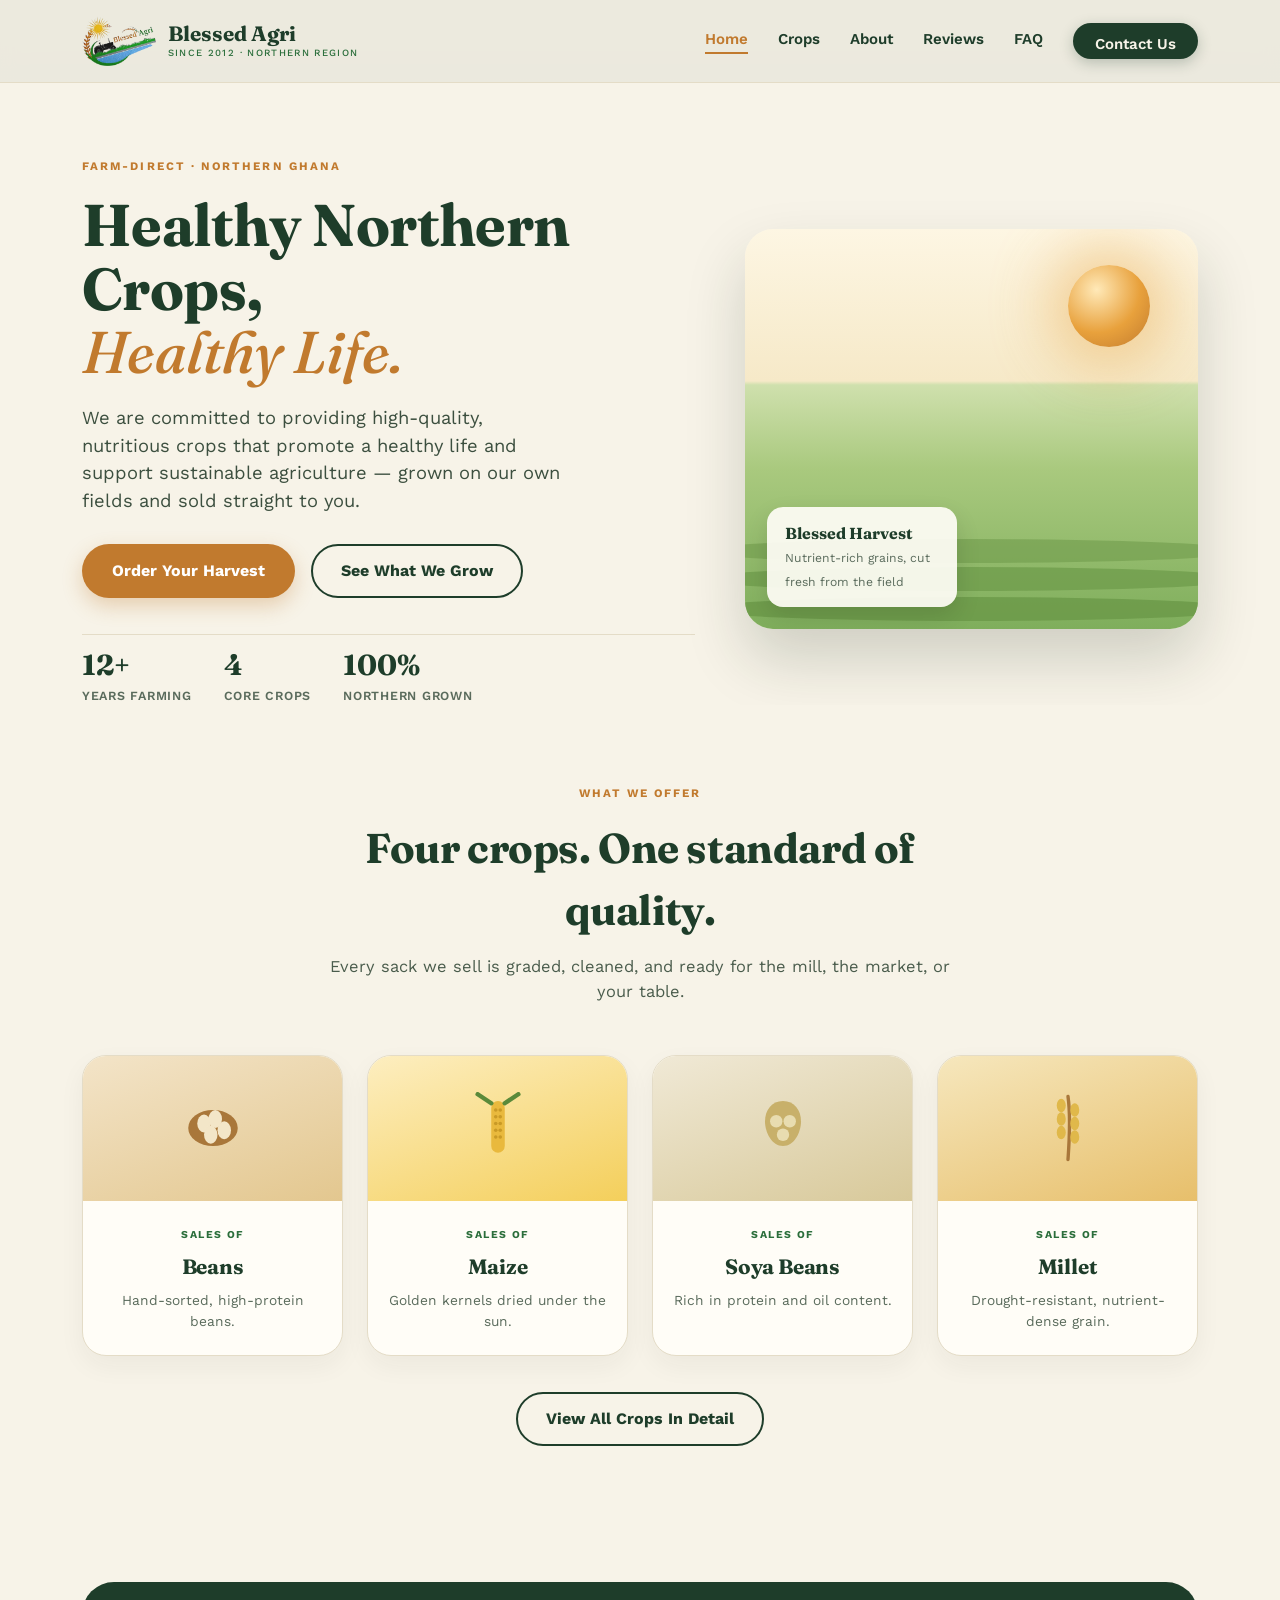
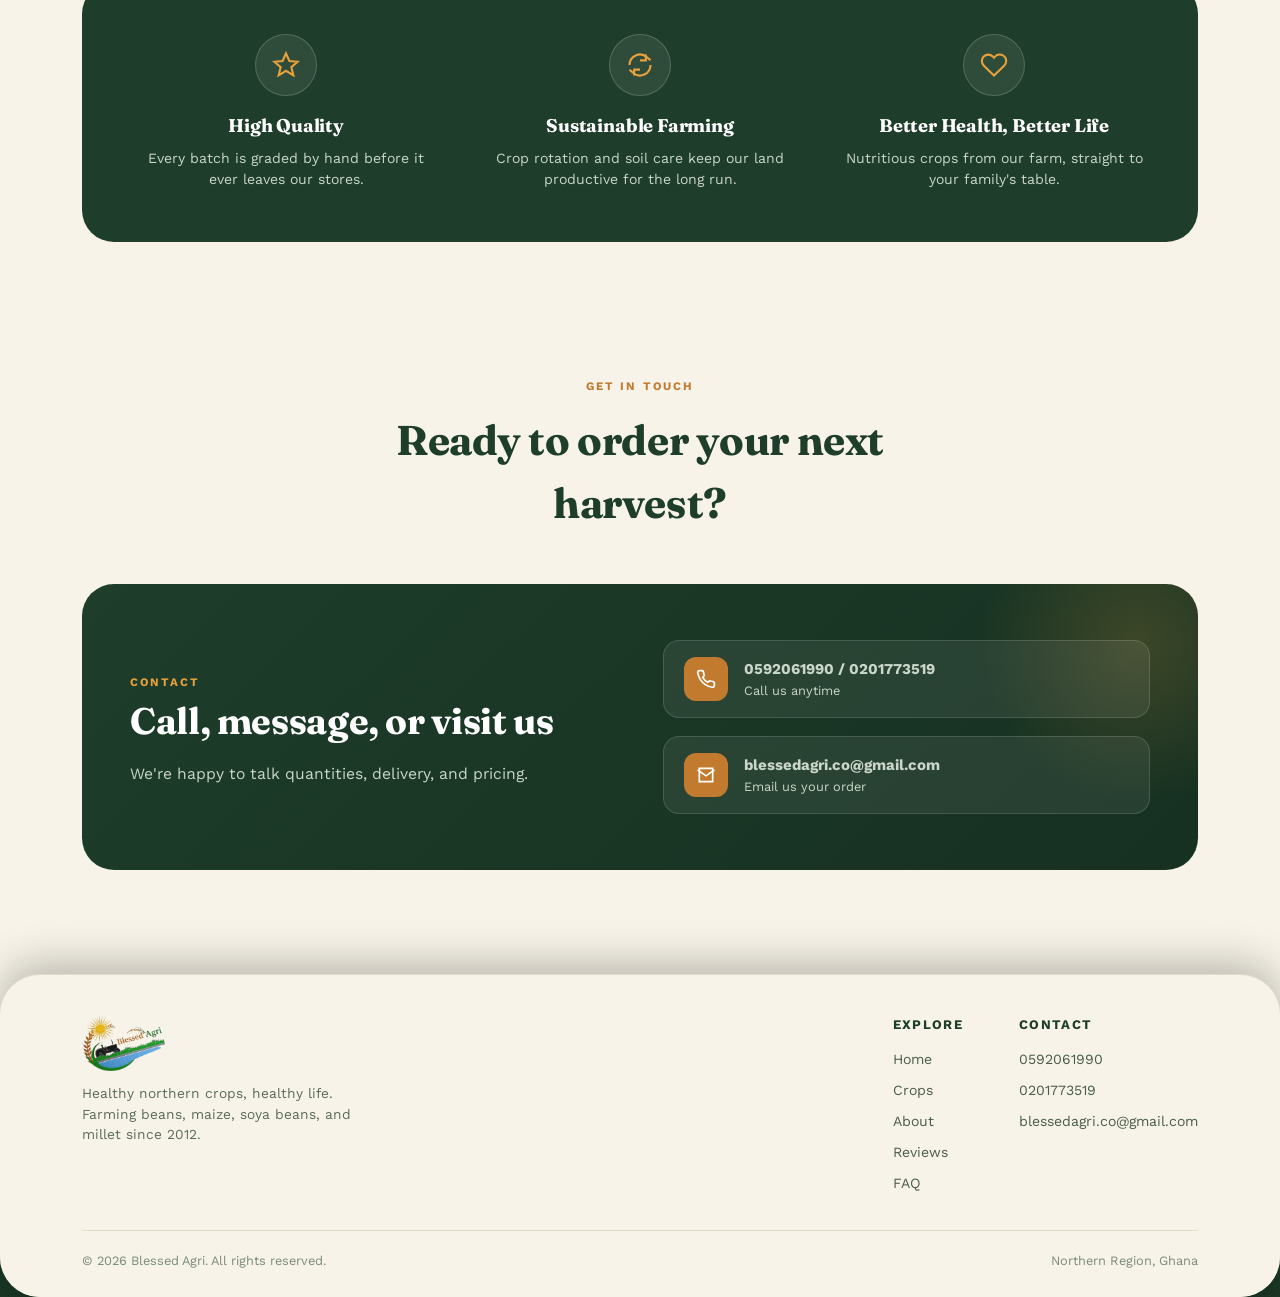
==== commit dfb55568: "Add files via upload" ====
--- a/index.html
+++ b/index.html
@@ -4,670 +4,180 @@
 <meta charset="UTF-8">
 <meta name="viewport" content="width=device-width, initial-scale=1.0">
 <title>Blessed Agri — Healthy Northern Crops, Healthy Life</title>
+<meta name="description" content="Blessed Agri sells high-quality beans, maize, soya beans, and millet grown sustainably in Northern Ghana since 2012.">
+<link rel="icon" type="image/png" href="logo.png">
 <link rel="preconnect" href="https://fonts.googleapis.com">
 <link href="https://fonts.googleapis.com/css2?family=Fraunces:ital,opsz,wght@0,9..144,400;0,9..144,600;0,9..144,700;0,9..144,900;1,9..144,500&family=Work+Sans:wght@400;500;600;700;800&display=swap" rel="stylesheet">
-<style>
-  :root{
-    --forest:#1e3d2a;
-    --crop:#2b6e3b;
-    --ochre:#c17a2e;
-    --parchment:#f7f3e8;
-    --soil:#5a3a22;
-    --cream-line:#e4dcc7;
-    --paper:#fffdf7;
-    --sun:#e8a13c;
-  }
-  *{margin:0;padding:0;box-sizing:border-box;}
-  html{scroll-behavior:smooth;}
-  body{
-    background-color:#8fae5c;
-    background-image:
-      linear-gradient(180deg, rgba(215,232,180,0.35) 0%, rgba(143,174,92,0) 220px),
-      radial-gradient(rgba(255,255,255,0.06) 1px, transparent 1px),
-      url("data:image/svg+xml,%3Csvg xmlns='http://www.w3.org/2000/svg' width='160' height='160' viewBox='0 0 160 160'%3E%3Cg fill='none' stroke='%23335e2e' stroke-width='1.6' stroke-linecap='round' opacity='0.35'%3E%3Cpath d='M6 150 Q4 128 10 110'/%3E%3Cpath d='M14 150 Q17 126 11 108'/%3E%3Cpath d='M22 150 Q20 130 27 112'/%3E%3Cpath d='M40 152 Q38 130 44 114'/%3E%3Cpath d='M48 152 Q51 128 45 110'/%3E%3Cpath d='M62 150 Q60 126 66 108'/%3E%3Cpath d='M70 150 Q73 128 67 110'/%3E%3Cpath d='M78 150 Q76 132 83 116'/%3E%3Cpath d='M96 152 Q94 128 100 110'/%3E%3Cpath d='M104 152 Q107 130 101 112'/%3E%3Cpath d='M118 150 Q116 126 123 108'/%3E%3Cpath d='M126 150 Q129 128 123 110'/%3E%3Cpath d='M134 150 Q132 132 139 116'/%3E%3Cpath d='M150 152 Q148 128 154 112'/%3E%3C/g%3E%3Cg fill='none' stroke='%23477a3f' stroke-width='1.3' stroke-linecap='round' opacity='0.3'%3E%3Cpath d='M30 156 Q29 140 34 128'/%3E%3Cpath d='M86 156 Q85 140 90 128'/%3E%3Cpath d='M142 158 Q141 142 146 130'/%3E%3C/g%3E%3C/svg%3E");
-    background-size: 100% 220px, 3px 3px, 160px 160px;
-    background-repeat: no-repeat, repeat, repeat;
-    background-attachment: scroll, fixed, fixed;
-    color:var(--forest);
-    font-family:'Work Sans', sans-serif;
-    line-height:1.5;
-    overflow-x:hidden;
-  }
-  h1,h2,h3,h4{
-    font-family:'Fraunces', serif;
-    color:var(--forest);
-    letter-spacing:-0.01em;
-  }
-  a{color:inherit;}
-  img{max-width:100%;display:block;}
-  .wrap{max-width:1180px;margin:0 auto;padding:0 32px;}
-  .eyebrow{
-    font-family:'Work Sans',sans-serif;
-    text-transform:uppercase;
-    letter-spacing:0.18em;
-    font-size:0.72rem;
-    font-weight:700;
-    color:var(--ochre);
-  }
-
-  /* ===== reduced motion ===== */
-  @media (prefers-reduced-motion: reduce){
-    *{animation:none !important; transition:none !important;}
-  }
-
-  /* ===== NAV ===== */
-  header.nav{
-    position:sticky; top:0; z-index:50;
-    background:rgba(247,243,232,0.92);
-    backdrop-filter:blur(8px);
-    border-bottom:1px solid var(--cream-line);
-  }
-  .nav-inner{
-    display:flex; align-items:center; justify-content:space-between;
-    padding:18px 32px;
-    max-width:1180px; margin:0 auto;
-  }
-  .brandmark{display:flex; align-items:center; gap:12px; text-decoration:none;}
-  .brandmark .sunbadge{
-    width:42px;height:42px;border-radius:50%;
-    background:radial-gradient(circle at 35% 30%, var(--sun), var(--ochre) 70%);
-    display:flex;align-items:center;justify-content:center;
-    box-shadow:0 2px 8px rgba(193,122,46,0.35);
-  }
-  .brandmark .sunbadge svg{width:22px;height:22px;}
-  .brandname{
-    font-family:'Fraunces',serif; font-weight:700; font-size:1.35rem; color:var(--forest);
-    line-height:1;
-  }
-  .brandname small{
-    display:block; font-family:'Work Sans',sans-serif; font-weight:500;
-    font-size:0.62rem; letter-spacing:0.14em; text-transform:uppercase; color:var(--crop); margin-top:3px;
-  }
-  nav.links{display:flex; gap:34px; align-items:center;}
-  nav.links a{
-    text-decoration:none; color:var(--forest); font-weight:600; font-size:0.95rem;
-    position:relative; padding-bottom:4px;
-  }
-  nav.links a:not(.cta)::after{
-    content:''; position:absolute; left:0; bottom:0; width:0; height:2px; background:var(--ochre);
-    transition:width 0.25s ease;
-  }
-  nav.links a:not(.cta):hover::after{width:100%;}
-  .cta-btn{
-    background:var(--forest); color:var(--parchment) !important;
-    padding:11px 24px; border-radius:100px; font-weight:700; font-size:0.9rem;
-    box-shadow:0 4px 14px rgba(30,61,42,0.25);
-    transition:transform 0.2s ease, background 0.2s ease;
-  }
-  .cta-btn:hover{background:var(--crop); transform:translateY(-2px);}
-  .menu-toggle{display:none; background:none; border:none; font-size:1.6rem; color:var(--forest); cursor:pointer;}
-
-  /* ===== HERO ===== */
-  .hero{
-    position:relative;
-    padding:80px 0 0;
-    overflow:hidden;
-  }
-  .hero-inner{
-    max-width:1180px; margin:0 auto; padding:0 32px;
-    display:grid; grid-template-columns:1.15fr 0.85fr; gap:50px; align-items:center;
-    position:relative; z-index:2;
-  }
-  .hero-copy .eyebrow{margin-bottom:18px; display:inline-block;}
-  .hero-copy h1{
-    font-size:clamp(2.6rem, 5vw, 4.2rem);
-    font-weight:700; line-height:1.05; margin-bottom:8px;
-  }
-  .hero-copy h1 .accent{
-    color:var(--ochre); font-style:italic; font-weight:500;
-  }
-  .hero-copy p.lede{
-    font-size:1.18rem; color:#3c4f3f; max-width:480px; margin:22px 0 34px;
-  }
-  .hero-actions{display:flex; gap:16px; flex-wrap:wrap; margin-bottom:40px;}
-  .btn-primary{
-    background:var(--ochre); color:#fff; padding:15px 30px; border-radius:100px;
-    font-weight:700; text-decoration:none; box-shadow:0 8px 20px rgba(193,122,46,0.3);
-    transition:transform 0.2s ease;
-  }
-  .btn-primary:hover{transform:translateY(-3px);}
-  .btn-ghost{
-    border:2px solid var(--forest); color:var(--forest); padding:13px 28px; border-radius:100px;
-    font-weight:700; text-decoration:none; transition:background 0.2s ease, color 0.2s ease;
-  }
-  .btn-ghost:hover{background:var(--forest); color:#fff;}
-  .hero-stats{display:flex; gap:36px; flex-wrap:wrap; padding-top:8px; border-top:1px solid var(--cream-line);}
-  .hero-stats div{display:flex; flex-direction:column;}
-  .hero-stats strong{font-family:'Fraunces',serif; font-size:1.9rem; color:var(--forest);}
-  .hero-stats span{font-size:0.8rem; color:#5a6b5c; text-transform:uppercase; letter-spacing:0.06em; font-weight:600;}
-
-  /* field horizon signature illustration */
-  .field-scene{
-    position:relative; height:420px; border-radius:28px; overflow:hidden;
-    background:linear-gradient(180deg, #fdf6e3 0%, #f6e9c8 38%, #cfe0ad 39%, #a9c97e 60%, #7fae5c 100%);
-    box-shadow:0 30px 60px rgba(30,45,30,0.18);
-  }
-  .field-scene .sun{
-    position:absolute; top:38px; right:52px; width:88px; height:88px; border-radius:50%;
-    background:radial-gradient(circle at 35% 30%, #ffe9b8, var(--sun) 55%, var(--ochre) 100%);
-    box-shadow:0 0 60px 18px rgba(232,161,60,0.45);
-    animation:rise 5s ease-in-out infinite alternate;
-  }
-  @keyframes rise{from{transform:translateY(0);} to{transform:translateY(-8px);}}
-  .field-scene .row{position:absolute; left:-10%; width:120%; height:26px; background:#6d9a49; opacity:0.55; border-radius:50%;}
-  .field-scene .row1{bottom:70px;} .field-scene .row2{bottom:40px; opacity:0.7;} .field-scene .row3{bottom:8px; opacity:0.85;}
-  .field-scene .badge{
-    position:absolute; left:24px; bottom:24px; background:rgba(255,253,247,0.92);
-    padding:14px 20px; border-radius:16px; box-shadow:0 10px 24px rgba(0,0,0,0.12);
-    max-width:200px;
-  }
-  .field-scene .badge strong{display:block; font-family:'Fraunces',serif; font-size:1.05rem; color:var(--forest);}
-  .field-scene .badge span{font-size:0.78rem; color:#5a6b5c;}
-
-  .hero-divider{
-    display:block; width:100%; height:90px; margin-top:60px;
-  }
-
-  /* ===== SECTION HEADER ===== */
-  .section{padding:90px 0;}
-  .section.tight{padding:60px 0;}
-  .section-head{max-width:640px; margin:0 auto 56px; text-align:center;}
-  .section-head .eyebrow{display:block; margin-bottom:14px;}
-  .section-head h2{font-size:clamp(2rem,3.6vw,2.8rem); font-weight:700;}
-  .section-head p{color:#4a5c4c; margin-top:14px; font-size:1.05rem;}
-
-  /* ===== CROPS / OFFER GRID ===== */
-  .crops-grid{
-    display:grid; grid-template-columns:repeat(4,1fr); gap:26px;
-  }
-  .crop-card{
-    background:var(--paper); border-radius:24px; overflow:hidden;
-    border:1px solid var(--cream-line);
-    box-shadow:0 10px 26px rgba(30,45,30,0.05);
-    transition:transform 0.25s ease, box-shadow 0.25s ease;
-  }
-  .crop-card:hover{transform:translateY(-8px); box-shadow:0 22px 40px rgba(30,45,30,0.12);}
-  .crop-photo{
-    height:150px; position:relative;
-    display:flex; align-items:center; justify-content:center;
-  }
-  .crop-photo svg{width:76px; height:76px;}
-  .crop-photo.beans{background:linear-gradient(160deg,#f3e4c8,#e3c78f);}
-  .crop-photo.maize{background:linear-gradient(160deg,#fdeec0,#f4cf5b);}
-  .crop-photo.soya{background:linear-gradient(160deg,#f0e9d6,#d8c99a);}
-  .crop-photo.millet{background:linear-gradient(160deg,#f6e7bd,#e7bf6b);}
-  .crop-body{padding:20px 20px 26px; text-align:center;}
-  .crop-body .tag-sale{
-    font-size:0.68rem; letter-spacing:0.14em; text-transform:uppercase; color:var(--crop); font-weight:700;
-  }
-  .crop-body h3{font-size:1.35rem; margin-top:6px; font-weight:700;}
-  .crop-body p{font-size:0.88rem; color:#5a6b5c; margin-top:8px;}
-
-  /* ===== VALUES ===== */
-  .values-band{
-    background:var(--forest); color:var(--parchment); border-radius:32px;
-    padding:56px 48px; display:grid; grid-template-columns:repeat(3,1fr); gap:36px;
-  }
-  .value-col{text-align:center; padding:0 12px;}
-  .value-col .icon{
-    width:64px; height:64px; border-radius:50%; background:rgba(255,255,255,0.08);
-    display:flex; align-items:center; justify-content:center; margin:0 auto 18px;
-    border:1px solid rgba(255,255,255,0.18);
-  }
-  .value-col .icon svg{width:30px; height:30px;}
-  .value-col h4{color:#fff; font-size:1.2rem; margin-bottom:8px;}
-  .value-col p{font-size:0.9rem; color:#c9d6c9;}
-
-  /* ===== STORY / ABOUT ===== */
-  .story{
-    display:grid; grid-template-columns:0.9fr 1.1fr; gap:60px; align-items:center;
-  }
-  .story-art{
-    position:relative; border-radius:28px; overflow:hidden; height:460px;
-    background:linear-gradient(200deg,#e8dcb5,#cfe0ad 55%,#8fb768);
-  }
-  .story-art .tractor-mark{
-    position:absolute; bottom:30px; left:30px; right:30px;
-    background:rgba(255,253,247,0.94); border-radius:18px; padding:18px 22px;
-    box-shadow:0 12px 28px rgba(0,0,0,0.12);
-  }
-  .story-art .tractor-mark strong{font-family:'Fraunces',serif; display:block; font-size:1.1rem; color:var(--forest);}
-  .story-art .tractor-mark span{font-size:0.82rem; color:#5a6b5c;}
-  .story-copy h2{font-size:clamp(1.9rem,3vw,2.5rem); margin-bottom:20px;}
-  .story-copy p{color:#3c4f3f; margin-bottom:18px; font-size:1.03rem;}
-  .story-list{list-style:none; margin-top:26px; display:flex; flex-direction:column; gap:14px;}
-  .story-list li{display:flex; gap:14px; align-items:flex-start; font-size:0.98rem; color:#2f4530;}
-  .story-list li svg{flex-shrink:0; width:22px; height:22px; margin-top:2px; color:var(--crop);}
-
-  /* ===== PROCESS / HOW WE WORK ===== */
-  .process-row{
-    display:grid; grid-template-columns:repeat(4,1fr); gap:0; position:relative;
-  }
-  .process-row::before{
-    content:''; position:absolute; top:34px; left:12%; right:12%; height:2px;
-    background:repeating-linear-gradient(90deg, var(--cream-line) 0 10px, transparent 10px 18px);
-    z-index:0;
-  }
-  .process-step{position:relative; z-index:1; text-align:center; padding:0 16px;}
-  .process-step .num{
-    width:68px; height:68px; border-radius:50%; background:var(--paper); border:2px solid var(--ochre);
-    color:var(--ochre); font-family:'Fraunces',serif; font-weight:700; font-size:1.3rem;
-    display:flex; align-items:center; justify-content:center; margin:0 auto 18px;
-  }
-  .process-step h4{font-size:1.05rem; margin-bottom:8px;}
-  .process-step p{font-size:0.86rem; color:#5a6b5c;}
-
-  /* ===== TESTIMONIALS ===== */
-  .testimonials{display:grid; grid-template-columns:repeat(3,1fr); gap:26px;}
-  .t-card{
-    background:var(--paper); border:1px solid var(--cream-line); border-radius:22px; padding:30px 26px;
-    box-shadow:0 8px 20px rgba(30,45,30,0.05);
-  }
-  .t-card .stars{color:var(--ochre); font-size:0.95rem; margin-bottom:14px; letter-spacing:2px;}
-  .t-card p{font-size:0.96rem; color:#3c4f3f; margin-bottom:20px; font-style:italic;}
-  .t-card footer{display:flex; align-items:center; gap:12px;}
-  .t-avatar{
-    width:42px;height:42px;border-radius:50%; background:var(--crop); color:#fff;
-    display:flex;align-items:center;justify-content:center; font-family:'Fraunces',serif; font-weight:700;
-  }
-  .t-name{font-weight:700; font-size:0.9rem; color:var(--forest);}
-  .t-role{font-size:0.78rem; color:#7a8b7a;}
-
-  /* ===== FAQ ===== */
-  .faq-list{max-width:780px; margin:0 auto; display:flex; flex-direction:column; gap:14px;}
-  .faq-item{
-    background:var(--paper); border:1px solid var(--cream-line); border-radius:16px; overflow:hidden;
-  }
-  .faq-q{
-    padding:20px 24px; display:flex; justify-content:space-between; align-items:center; cursor:pointer;
-    font-weight:700; font-size:1rem; color:var(--forest);
-  }
-  .faq-q .plus{font-size:1.4rem; color:var(--ochre); transition:transform 0.2s ease; font-weight:400;}
-  .faq-item.open .plus{transform:rotate(45deg);}
-  .faq-a{max-height:0; overflow:hidden; transition:max-height 0.3s ease;}
-  .faq-a p{padding:0 24px 20px; color:#4a5c4c; font-size:0.94rem;}
-
-  /* ===== CONTACT / CTA ===== */
-  .contact-band{
-    background:linear-gradient(135deg, var(--forest), #163021);
-    border-radius:32px; padding:64px 56px; color:#fff;
-    display:grid; grid-template-columns:1fr 1fr; gap:50px; align-items:center;
-    position:relative; overflow:hidden;
-  }
-  .contact-band::after{
-    content:''; position:absolute; width:340px; height:340px; border-radius:50%;
-    background:radial-gradient(circle, rgba(232,161,60,0.18), transparent 70%);
-    top:-100px; right:-100px;
-  }
-  .contact-band h2{color:#fff; font-size:clamp(1.8rem,3vw,2.4rem); margin-bottom:16px;}
-  .contact-band p{color:#c9d6c9; font-size:1rem; max-width:400px;}
-  .contact-methods{display:flex; flex-direction:column; gap:20px; position:relative; z-index:1;}
-  .c-method{
-    display:flex; align-items:center; gap:16px; background:rgba(255,255,255,0.07);
-    padding:18px 22px; border-radius:16px; border:1px solid rgba(255,255,255,0.14);
-    text-decoration:none; color:#fff; transition:background 0.2s ease;
-  }
-  .c-method:hover{background:rgba(255,255,255,0.13);}
-  .c-icon{
-    width:46px; height:46px; border-radius:12px; background:var(--ochre);
-    display:flex; align-items:center; justify-content:center; flex-shrink:0;
-  }
-  .c-icon svg{width:22px; height:22px; color:#fff;}
-  .c-method strong{display:block; font-size:0.98rem;}
-  .c-method span{font-size:0.82rem; color:#c9d6c9;}
-
-  /* ===== FOOTER ===== */
-  footer.site-footer{
-    border-top:1px solid var(--cream-line); padding:44px 0 30px; margin-top:20px;
-  }
-  .footer-grid{
-    display:flex; justify-content:space-between; flex-wrap:wrap; gap:30px; margin-bottom:30px;
-  }
-  .footer-brand{max-width:280px;}
-  .footer-brand p{font-size:0.88rem; color:#5a6b5c; margin-top:12px;}
-  .footer-cols{display:flex; gap:60px; flex-wrap:wrap;}
-  .footer-col h5{font-size:0.85rem; text-transform:uppercase; letter-spacing:0.1em; color:var(--forest); margin-bottom:14px;}
-  .footer-col a{display:block; font-size:0.9rem; color:#4a5c4c; text-decoration:none; margin-bottom:10px;}
-  .footer-col a:hover{color:var(--ochre);}
-  .footer-bottom{
-    display:flex; justify-content:space-between; flex-wrap:wrap; gap:12px;
-    padding-top:22px; border-top:1px solid var(--cream-line); font-size:0.82rem; color:#7a8b7a;
-  }
-
-  /* ===== RESPONSIVE ===== */
-  @media (max-width: 980px){
-    .hero-inner{grid-template-columns:1fr;}
-    .field-scene{height:320px;}
-    .crops-grid{grid-template-columns:repeat(2,1fr);}
-    .values-band{grid-template-columns:1fr; gap:30px;}
-    .story{grid-template-columns:1fr;}
-    .story-art{height:320px;}
-    .process-row{grid-template-columns:repeat(2,1fr); row-gap:40px;}
-    .process-row::before{display:none;}
-    .testimonials{grid-template-columns:1fr;}
-    .contact-band{grid-template-columns:1fr; padding:44px 28px;}
-  }
-  @media (max-width: 700px){
-    nav.links{
-      position:fixed; top:76px; left:0; right:0; background:var(--paper);
-      flex-direction:column; padding:24px 32px; gap:20px; border-bottom:1px solid var(--cream-line);
-      transform:translateY(-130%); transition:transform 0.3s ease; z-index:40;
-    }
-    nav.links.open{transform:translateY(0);}
-    .menu-toggle{display:block;}
-    .crops-grid{grid-template-columns:1fr 1fr;}
-    .hero-stats{gap:22px;}
-  }
-</style>
+<link rel="stylesheet" href="styles.css">
 </head>
 <body>
 
 <header class="nav">
   <div class="nav-inner">
-    <a href="#top" class="brandmark">
-      <span class="sunbadge">
-        <svg viewBox="0 0 24 24" fill="none"><circle cx="12" cy="12" r="4.2" fill="#1e3d2a"/><g stroke="#1e3d2a" stroke-width="1.6" stroke-linecap="round"><line x1="12" y1="2.5" x2="12" y2="5"/><line x1="12" y1="19" x2="12" y2="21.5"/><line x1="2.5" y1="12" x2="5" y2="12"/><line x1="19" y1="12" x2="21.5" y2="12"/><line x1="5.5" y1="5.5" x2="7.2" y2="7.2"/><line x1="16.8" y1="16.8" x2="18.5" y2="18.5"/><line x1="5.5" y1="18.5" x2="7.2" y2="16.8"/><line x1="16.8" y1="7.2" x2="18.5" y2="5.5"/></g></svg>
-      </span>
+    <a href="index.html" class="brandmark">
+      <img src="logo.png" alt="Blessed Agri logo" class="logo-img">
       <span class="brandname">Blessed Agri<small>Since 2012 · Northern Region</small></span>
     </a>
     <button class="menu-toggle" id="menuToggle" aria-label="Toggle menu">☰</button>
     <nav class="links" id="navLinks">
-      <a href="#crops">Crops</a>
-      <a href="#story">Our Story</a>
-      <a href="#process">How We Work</a>
-      <a href="#reviews">Customers</a>
-      <a href="#faq">FAQ</a>
-      <a href="#contact" class="cta-btn">Call Us</a>
+      <a href="index.html" class="active">Home</a>
+      <a href="crops.html">Crops</a>
+      <a href="about.html">About</a>
+      <a href="reviews.html">Reviews</a>
+      <a href="faq.html">FAQ</a>
+      <a href="contact.html" class="cta-btn">Contact Us</a>
     </nav>
   </div>
 </header>
 
-<main id="top">
-  <!-- HERO -->
-  <section class="hero">
-    <div class="hero-inner">
-      <div class="hero-copy">
-        <span class="eyebrow">Farm-direct · Northern Ghana</span>
-        <h1>Healthy Northern Crops,<br><span class="accent">Healthy Life.</span></h1>
-        <p class="lede">We are committed to providing high-quality, nutritious crops that promote a healthy life and support sustainable agriculture — grown on our own fields and sold straight to you.</p>
-        <div class="hero-actions">
-          <a href="#contact" class="btn-primary">Order Your Harvest</a>
-          <a href="#crops" class="btn-ghost">See What We Grow</a>
+<div class="page-shell">
+  <main>
+    <section class="hero">
+      <div class="hero-inner">
+        <div class="hero-copy">
+          <span class="eyebrow">Farm-direct · Northern Ghana</span>
+          <h1>Healthy Northern Crops,<br><span class="accent">Healthy Life.</span></h1>
+          <p class="lede">We are committed to providing high-quality, nutritious crops that promote a healthy life and support sustainable agriculture — grown on our own fields and sold straight to you.</p>
+          <div class="hero-actions">
+            <a href="contact.html" class="btn-primary">Order Your Harvest</a>
+            <a href="crops.html" class="btn-ghost">See What We Grow</a>
+          </div>
+          <div class="hero-stats">
+            <div><strong>12+</strong><span>Years Farming</span></div>
+            <div><strong>4</strong><span>Core Crops</span></div>
+            <div><strong>100%</strong><span>Northern Grown</span></div>
+          </div>
         </div>
-        <div class="hero-stats">
-          <div><strong>12+</strong><span>Years Farming</span></div>
-          <div><strong>4</strong><span>Core Crops</span></div>
-          <div><strong>100%</strong><span>Northern Grown</span></div>
+        <div class="field-scene" aria-hidden="true">
+          <div class="sun"></div>
+          <div class="row row1"></div>
+          <div class="row row2"></div>
+          <div class="row row3"></div>
+          <div class="badge"><strong>Blessed Harvest</strong><span>Nutrient-rich grains, cut fresh from the field</span></div>
         </div>
       </div>
-      <div class="field-scene" aria-hidden="true">
-        <div class="sun"></div>
-        <div class="row row1"></div>
-        <div class="row row2"></div>
-        <div class="row row3"></div>
-        <div class="badge"><strong>Blessed Harvest</strong><span>Nutrient-rich grains, cut fresh from the field</span></div>
-      </div>
-    </div>
-  </section>
+    </section>
 
-  <!-- CROPS -->
-  <section class="section" id="crops">
-    <div class="wrap">
-      <div class="section-head">
-        <span class="eyebrow">What We Offer</span>
-        <h2>Four crops. One standard of quality.</h2>
-        <p>Every sack we sell is graded, cleaned, and ready for the mill, the market, or your table.</p>
-      </div>
-      <div class="crops-grid">
-        <div class="crop-card">
-          <div class="crop-photo beans">
-            <svg viewBox="0 0 64 64" fill="none"><ellipse cx="32" cy="32" rx="22" ry="16" fill="#a9773a"/><ellipse cx="24" cy="28" rx="6" ry="8" fill="#f3e6c8"/><ellipse cx="34" cy="24" rx="6" ry="8" fill="#f3e6c8"/><ellipse cx="30" cy="38" rx="6" ry="8" fill="#f3e6c8"/><ellipse cx="42" cy="34" rx="6" ry="8" fill="#f3e6c8"/></svg>
+    <section class="section" id="crops">
+      <div class="wrap">
+        <div class="section-head">
+          <span class="eyebrow">What We Offer</span>
+          <h2>Four crops. One standard of quality.</h2>
+          <p>Every sack we sell is graded, cleaned, and ready for the mill, the market, or your table.</p>
+        </div>
+        <div class="crops-grid">
+          <div class="crop-card">
+            <div class="crop-photo beans">
+              <svg viewBox="0 0 64 64" fill="none"><ellipse cx="32" cy="32" rx="22" ry="16" fill="#a9773a"/><ellipse cx="24" cy="28" rx="6" ry="8" fill="#f3e6c8"/><ellipse cx="34" cy="24" rx="6" ry="8" fill="#f3e6c8"/><ellipse cx="30" cy="38" rx="6" ry="8" fill="#f3e6c8"/><ellipse cx="42" cy="34" rx="6" ry="8" fill="#f3e6c8"/></svg>
+            </div>
+            <div class="crop-body"><span class="tag-sale">Sales of</span><h3>Beans</h3><p>Hand-sorted, high-protein beans.</p></div>
           </div>
-          <div class="crop-body">
-            <span class="tag-sale">Sales of</span>
-            <h3>Beans</h3>
-            <p>Hand-sorted, high-protein beans grown in mineral-rich northern soil.</p>
+          <div class="crop-card">
+            <div class="crop-photo maize">
+              <svg viewBox="0 0 64 64" fill="none"><rect x="26" y="8" width="12" height="46" rx="6" fill="#e9b93d"/><g fill="#c99a26"><circle cx="30" cy="16" r="1.6"/><circle cx="34" cy="16" r="1.6"/><circle cx="30" cy="22" r="1.6"/><circle cx="34" cy="22" r="1.6"/><circle cx="30" cy="28" r="1.6"/><circle cx="34" cy="28" r="1.6"/><circle cx="30" cy="34" r="1.6"/><circle cx="34" cy="34" r="1.6"/><circle cx="30" cy="40" r="1.6"/><circle cx="34" cy="40" r="1.6"/></g><path d="M26 10 L14 2" stroke="#5a8a3a" stroke-width="4" stroke-linecap="round"/><path d="M38 10 L50 2" stroke="#5a8a3a" stroke-width="4" stroke-linecap="round"/></svg>
+            </div>
+            <div class="crop-body"><span class="tag-sale">Sales of</span><h3>Maize</h3><p>Golden kernels dried under the sun.</p></div>
+          </div>
+          <div class="crop-card">
+            <div class="crop-photo soya">
+              <svg viewBox="0 0 64 64" fill="none"><path d="M32 8c10 0 16 8 16 18s-6 22-16 22-16-12-16-22S22 8 32 8z" fill="#c8b06a"/><circle cx="26" cy="26" r="5.5" fill="#e8dcb0"/><circle cx="38" cy="26" r="5.5" fill="#e8dcb0"/><circle cx="32" cy="38" r="5.5" fill="#e8dcb0"/></svg>
+            </div>
+            <div class="crop-body"><span class="tag-sale">Sales of</span><h3>Soya Beans</h3><p>Rich in protein and oil content.</p></div>
+          </div>
+          <div class="crop-card">
+            <div class="crop-photo millet">
+              <svg viewBox="0 0 64 64" fill="none"><path d="M32 4c2 14 2 28 0 56" stroke="#a9773a" stroke-width="3" stroke-linecap="round"/><g fill="#e0b84a"><ellipse cx="26" cy="12" rx="4" ry="6"/><ellipse cx="38" cy="16" rx="4" ry="6"/><ellipse cx="26" cy="24" rx="4" ry="6"/><ellipse cx="38" cy="28" rx="4" ry="6"/><ellipse cx="26" cy="36" rx="4" ry="6"/><ellipse cx="38" cy="40" rx="4" ry="6"/></g></svg>
+            </div>
+            <div class="crop-body"><span class="tag-sale">Sales of</span><h3>Millet</h3><p>Drought-resistant, nutrient-dense grain.</p></div>
           </div>
         </div>
-        <div class="crop-card">
-          <div class="crop-photo maize">
-            <svg viewBox="0 0 64 64" fill="none"><rect x="26" y="8" width="12" height="46" rx="6" fill="#e9b93d"/><g fill="#c99a26"><circle cx="30" cy="16" r="1.6"/><circle cx="34" cy="16" r="1.6"/><circle cx="30" cy="22" r="1.6"/><circle cx="34" cy="22" r="1.6"/><circle cx="30" cy="28" r="1.6"/><circle cx="34" cy="28" r="1.6"/><circle cx="30" cy="34" r="1.6"/><circle cx="34" cy="34" r="1.6"/><circle cx="30" cy="40" r="1.6"/><circle cx="34" cy="40" r="1.6"/></g><path d="M26 10 L14 2" stroke="#5a8a3a" stroke-width="4" stroke-linecap="round"/><path d="M38 10 L50 2" stroke="#5a8a3a" stroke-width="4" stroke-linecap="round"/></svg>
+        <div style="text-align:center; margin-top:36px;">
+          <a href="crops.html" class="btn-ghost">View All Crops In Detail</a>
+        </div>
+      </div>
+    </section>
+
+    <section class="section tight">
+      <div class="wrap">
+        <div class="values-band">
+          <div class="value-col">
+            <div class="icon"><svg viewBox="0 0 24 24" fill="none" stroke="#e8a13c" stroke-width="1.8"><path d="M12 2l2.9 6.6 7.1.6-5.4 4.7 1.7 7-6.3-3.9-6.3 3.9 1.7-7-5.4-4.7 7.1-.6z"/></svg></div>
+            <h4>High Quality</h4>
+            <p>Every batch is graded by hand before it ever leaves our stores.</p>
           </div>
-          <div class="crop-body">
-            <span class="tag-sale">Sales of</span>
-            <h3>Maize</h3>
-            <p>Full, golden kernels dried naturally under the northern sun.</p>
+          <div class="value-col">
+            <div class="icon"><svg viewBox="0 0 24 24" fill="none" stroke="#e8a13c" stroke-width="1.8"><path d="M3 12a9 9 0 0 1 15-6.7L21 8M21 12a9 9 0 0 1-15 6.7L3 16"/><path d="M17 3v5h-5M7 21v-5h5"/></svg></div>
+            <h4>Sustainable Farming</h4>
+            <p>Crop rotation and soil care keep our land productive for the long run.</p>
           </div>
-        </div>
-        <div class="crop-card">
-          <div class="crop-photo soya">
-            <svg viewBox="0 0 64 64" fill="none"><path d="M32 8c10 0 16 8 16 18s-6 22-16 22-16-12-16-22S22 8 32 8z" fill="#c8b06a"/><circle cx="26" cy="26" r="5.5" fill="#e8dcb0"/><circle cx="38" cy="26" r="5.5" fill="#e8dcb0"/><circle cx="32" cy="38" r="5.5" fill="#e8dcb0"/></svg>
-          </div>
-          <div class="crop-body">
-            <span class="tag-sale">Sales of</span>
-            <h3>Soya Beans</h3>
-            <p>Rich in protein and oil content, ideal for feed and food processing.</p>
-          </div>
-        </div>
-        <div class="crop-card">
-          <div class="crop-photo millet">
-            <svg viewBox="0 0 64 64" fill="none"><path d="M32 4c2 14 2 28 0 56" stroke="#a9773a" stroke-width="3" stroke-linecap="round"/><g fill="#e0b84a"><ellipse cx="26" cy="12" rx="4" ry="6"/><ellipse cx="38" cy="16" rx="4" ry="6"/><ellipse cx="26" cy="24" rx="4" ry="6"/><ellipse cx="38" cy="28" rx="4" ry="6"/><ellipse cx="26" cy="36" rx="4" ry="6"/><ellipse cx="38" cy="40" rx="4" ry="6"/></g></svg>
-          </div>
-          <div class="crop-body">
-            <span class="tag-sale">Sales of</span>
-            <h3>Millet <small style="font-size:0.6em;">etc.</small></h3>
-            <p>Drought-resistant, nutrient-dense grain, a staple across the region.</p>
+          <div class="value-col">
+            <div class="icon"><svg viewBox="0 0 24 24" fill="none" stroke="#e8a13c" stroke-width="1.8"><path d="M20.8 4.6a5.5 5.5 0 0 0-7.8 0L12 5.7l-1-1a5.5 5.5 0 0 0-7.8 7.8l1 1L12 21l7.8-7.5 1-1a5.5 5.5 0 0 0 0-7.9z"/></svg></div>
+            <h4>Better Health, Better Life</h4>
+            <p>Nutritious crops from our farm, straight to your family's table.</p>
           </div>
         </div>
       </div>
-    </div>
-  </section>
+    </section>
 
-  <!-- VALUES -->
-  <section class="section tight">
-    <div class="wrap">
-      <div class="values-band">
-        <div class="value-col">
-          <div class="icon"><svg viewBox="0 0 24 24" fill="none" stroke="#e8a13c" stroke-width="1.8"><path d="M12 2l2.9 6.6 7.1.6-5.4 4.7 1.7 7-6.3-3.9-6.3 3.9 1.7-7-5.4-4.7 7.1-.6z"/></svg></div>
-          <h4>High Quality</h4>
-          <p>Every batch is graded by hand before it ever leaves our stores.</p>
+    <section class="section">
+      <div class="wrap">
+        <div class="section-head">
+          <span class="eyebrow">Get In Touch</span>
+          <h2>Ready to order your next harvest?</h2>
         </div>
-        <div class="value-col">
-          <div class="icon"><svg viewBox="0 0 24 24" fill="none" stroke="#e8a13c" stroke-width="1.8"><path d="M3 12a9 9 0 0 1 15-6.7L21 8M21 12a9 9 0 0 1-15 6.7L3 16"/><path d="M17 3v5h-5M7 21v-5h5"/></svg></div>
-          <h4>Sustainable Farming</h4>
-          <p>Crop rotation and soil care keep our land productive for the long run.</p>
-        </div>
-        <div class="value-col">
-          <div class="icon"><svg viewBox="0 0 24 24" fill="none" stroke="#e8a13c" stroke-width="1.8"><path d="M20.8 4.6a5.5 5.5 0 0 0-7.8 0L12 5.7l-1-1a5.5 5.5 0 0 0-7.8 7.8l1 1L12 21l7.8-7.5 1-1a5.5 5.5 0 0 0 0-7.9z"/></svg></div>
-          <h4>Better Health, Better Life</h4>
-          <p>Nutritious crops from our farm, straight to your family's table.</p>
+        <div class="contact-band">
+          <div>
+            <span class="eyebrow" style="color:#e8a13c;">Contact</span>
+            <h2>Call, message, or visit us</h2>
+            <p>We're happy to talk quantities, delivery, and pricing.</p>
+          </div>
+          <div class="contact-methods">
+            <a class="c-method" href="tel:0592061990">
+              <span class="c-icon"><svg viewBox="0 0 24 24" fill="none" stroke="#fff" stroke-width="2"><path d="M22 16.9v3a2 2 0 0 1-2.2 2 19.8 19.8 0 0 1-8.6-3.1 19.5 19.5 0 0 1-6-6 19.8 19.8 0 0 1-3.1-8.7A2 2 0 0 1 4.1 2h3a2 2 0 0 1 2 1.7c.1 1 .3 2 .6 3a2 2 0 0 1-.4 2.1L8.1 10a16 16 0 0 0 6 6l1.2-1.2a2 2 0 0 1 2.1-.4c1 .3 2 .5 3 .6a2 2 0 0 1 1.7 2z"/></svg></span>
+              <span><strong>0592061990 / 0201773519</strong><span>Call us anytime</span></span>
+            </a>
+            <a class="c-method" href="mailto:blessedagri.co@gmail.com">
+              <span class="c-icon"><svg viewBox="0 0 24 24" fill="none" stroke="#fff" stroke-width="2"><path d="M4 4h16v16H4z"/><path d="M22 6l-10 7L2 6"/></svg></span>
+              <span><strong>blessedagri.co@gmail.com</strong><span>Email us your order</span></span>
+            </a>
+          </div>
         </div>
       </div>
-    </div>
-  </section>
+    </section>
+  </main>
 
-  <!-- STORY -->
-  <section class="section" id="story">
+  <footer class="site-footer">
     <div class="wrap">
-      <div class="story">
-        <div class="story-art">
-          <div class="tractor-mark"><strong>Rooted since 2012</strong><span>Family-run fields across the Northern Region</span></div>
+      <div class="footer-grid">
+        <div class="footer-brand">
+          <img src="logo.png" alt="Blessed Agri logo" style="height:56px; width:auto; margin-bottom:12px;">
+          <p>Healthy northern crops, healthy life. Farming beans, maize, soya beans, and millet since 2012.</p>
         </div>
-        <div class="story-copy">
-          <span class="eyebrow">Our Story</span>
-          <h2>Farming the way our grandparents taught us — with today's standards.</h2>
-          <p>Blessed Agri began as a single family plot growing beans and maize for the local market. Over twelve years, that plot grew into a trusted supply chain reaching households, schools, and processors across the north.</p>
-          <p>We still plant, harvest, and grade every batch ourselves — no middlemen guessing at quality on our behalf.</p>
-          <ul class="story-list">
-            <li><svg viewBox="0 0 24 24" fill="none" stroke="currentColor" stroke-width="2"><path d="M20 6L9 17l-5-5"/></svg> Owned and operated by a local farming family</li>
-            <li><svg viewBox="0 0 24 24" fill="none" stroke="currentColor" stroke-width="2"><path d="M20 6L9 17l-5-5"/></svg> Crops graded and cleaned before sale</li>
-            <li><svg viewBox="0 0 24 24" fill="none" stroke="currentColor" stroke-width="2"><path d="M20 6L9 17l-5-5"/></svg> Supplying households, schools, and processors</li>
-          </ul>
+        <div class="footer-cols">
+          <div class="footer-col">
+            <h5>Explore</h5>
+            <a href="index.html">Home</a>
+            <a href="crops.html">Crops</a>
+            <a href="about.html">About</a>
+            <a href="reviews.html">Reviews</a>
+            <a href="faq.html">FAQ</a>
+          </div>
+          <div class="footer-col">
+            <h5>Contact</h5>
+            <a href="tel:0592061990">0592061990</a>
+            <a href="tel:0201773519">0201773519</a>
+            <a href="mailto:blessedagri.co@gmail.com">blessedagri.co@gmail.com</a>
+          </div>
         </div>
       </div>
-    </div>
-  </section>
-
-  <!-- PROCESS -->
-  <section class="section tight" id="process" style="background:var(--paper); border-top:1px solid var(--cream-line); border-bottom:1px solid var(--cream-line);">
-    <div class="wrap">
-      <div class="section-head">
-        <span class="eyebrow">How We Work</span>
-        <h2>From our field to your table</h2>
-      </div>
-      <div class="process-row">
-        <div class="process-step">
-          <div class="num">1</div>
-          <h4>Plant &amp; Nurture</h4>
-          <p>Seasonal planting with sustainable rotation practices.</p>
-        </div>
-        <div class="process-step">
-          <div class="num">2</div>
-          <h4>Harvest &amp; Grade</h4>
-          <p>Hand-picked and sorted by size, quality, and moisture.</p>
-        </div>
-        <div class="process-step">
-          <div class="num">3</div>
-          <h4>Clean &amp; Pack</h4>
-          <p>Cleaned and bagged ready for market or mill.</p>
-        </div>
-        <div class="process-step">
-          <div class="num">4</div>
-          <h4>Deliver</h4>
-          <p>Sold direct — by phone, by visit, or by bulk order.</p>
-        </div>
+      <div class="footer-bottom">
+        <span>© 2026 Blessed Agri. All rights reserved.</span>
+        <span>Northern Region, Ghana</span>
       </div>
     </div>
-  </section>
+  </footer>
+</div>
 
-  <!-- TESTIMONIALS -->
-  <section class="section" id="reviews">
-    <div class="wrap">
-      <div class="section-head">
-        <span class="eyebrow">Our Customers</span>
-        <h2>Trusted by households and businesses alike</h2>
-      </div>
-      <div class="testimonials">
-        <div class="t-card">
-          <div class="stars">★★★★★</div>
-          <p>"The maize is always dry and clean — no waste, no complaints from my customers."</p>
-          <footer><div class="t-avatar">A</div><div><div class="t-name">Abena O.</div><div class="t-role">Market Trader, Tamale</div></div></footer>
-        </div>
-        <div class="t-card">
-          <div class="stars">★★★★★</div>
-          <p>"We buy soya beans in bulk for our feed mill. Blessed Agri never misses a delivery date."</p>
-          <footer><div class="t-avatar">K</div><div><div class="t-name">Kwame T.</div><div class="t-role">Feed Mill Owner</div></div></footer>
-        </div>
-        <div class="t-card">
-          <div class="stars">★★★★★</div>
-          <p>"Their beans cook faster and taste fresher than anything else I've bought locally."</p>
-          <footer><div class="t-avatar">F</div><div><div class="t-name">Fati M.</div><div class="t-role">Home Cook</div></div></footer>
-        </div>
-      </div>
-    </div>
-  </section>
-
-  <!-- FAQ -->
-  <section class="section tight" id="faq">
-    <div class="wrap">
-      <div class="section-head">
-        <span class="eyebrow">Questions</span>
-        <h2>Good to know</h2>
-      </div>
-      <div class="faq-list">
-        <div class="faq-item">
-          <div class="faq-q">Do you sell in bulk or small quantities? <span class="plus">+</span></div>
-          <div class="faq-a"><p>Both. We supply single bags for households as well as bulk orders for mills, schools, and traders — call us to discuss volume pricing.</p></div>
-        </div>
-        <div class="faq-item">
-          <div class="faq-q">Which areas do you deliver to? <span class="plus">+</span></div>
-          <div class="faq-a"><p>We deliver across the Northern Region and can arrange transport for larger orders to other regions on request.</p></div>
-        </div>
-        <div class="faq-item">
-          <div class="faq-q">Is your produce organic? <span class="plus">+</span></div>
-          <div class="faq-a"><p>Yes — we follow sustainable, low-input farming practices across all our fields, without synthetic pesticides.</p></div>
-        </div>
-        <div class="faq-item">
-          <div class="faq-q">How do I place an order? <span class="plus">+</span></div>
-          <div class="faq-a"><p>Call or WhatsApp us on either of our numbers, or email us directly. We'll confirm availability and delivery.</p></div>
-        </div>
-      </div>
-    </div>
-  </section>
-
-  <!-- CONTACT -->
-  <section class="section" id="contact">
-    <div class="wrap">
-      <div class="contact-band">
-        <div>
-          <span class="eyebrow" style="color:#e8a13c;">Get In Touch</span>
-          <h2>Ready to order your next harvest?</h2>
-          <p>Call, message, or email us — we're happy to talk quantities, delivery, and pricing.</p>
-        </div>
-        <div class="contact-methods">
-          <a class="c-method" href="tel:0592061990">
-            <span class="c-icon"><svg viewBox="0 0 24 24" fill="none" stroke="#fff" stroke-width="2"><path d="M22 16.9v3a2 2 0 0 1-2.2 2 19.8 19.8 0 0 1-8.6-3.1 19.5 19.5 0 0 1-6-6 19.8 19.8 0 0 1-3.1-8.7A2 2 0 0 1 4.1 2h3a2 2 0 0 1 2 1.7c.1 1 .3 2 .6 3a2 2 0 0 1-.4 2.1L8.1 10a16 16 0 0 0 6 6l1.2-1.2a2 2 0 0 1 2.1-.4c1 .3 2 .5 3 .6a2 2 0 0 1 1.7 2z"/></svg></span>
-            <span><strong>0592061990 / 0201773519</strong><span>Call us anytime</span></span>
-          </a>
-          <a class="c-method" href="mailto:blessedagri.co@gmail.com">
-            <span class="c-icon"><svg viewBox="0 0 24 24" fill="none" stroke="#fff" stroke-width="2"><path d="M4 4h16v16H4z"/><path d="M22 6l-10 7L2 6"/></svg></span>
-            <span><strong>blessedagri.co@gmail.com</strong><span>Email us your order</span></span>
-          </a>
-          <a class="c-method" href="#" onclick="return false;">
-            <span class="c-icon"><svg viewBox="0 0 24 24" fill="none" stroke="#fff" stroke-width="2"><path d="M12 21c-4.4-2.6-9-6.6-9-11.3A5.7 5.7 0 0 1 12 6.5 5.7 5.7 0 0 1 21 9.7C21 14.4 16.4 18.4 12 21z"/></svg></span>
-            <span><strong>Northern Region, Ghana</strong><span>Visit our farm store</span></span>
-          </a>
-        </div>
-      </div>
-    </div>
-  </section>
-</main>
-
-<footer class="site-footer">
-  <div class="wrap">
-    <div class="footer-grid">
-      <div class="footer-brand">
-        <span class="brandname" style="font-size:1.2rem;">Blessed Agri</span>
-        <p>Healthy northern crops, healthy life. Farming beans, maize, soya beans, and millet since 2012.</p>
-      </div>
-      <div class="footer-cols">
-        <div class="footer-col">
-          <h5>Explore</h5>
-          <a href="#crops">Crops</a>
-          <a href="#story">Our Story</a>
-          <a href="#process">How We Work</a>
-        </div>
-        <div class="footer-col">
-          <h5>Contact</h5>
-          <a href="tel:0592061990">0592061990</a>
-          <a href="tel:0201773519">0201773519</a>
-          <a href="mailto:blessedagri.co@gmail.com">blessedagri.co@gmail.com</a>
-        </div>
-      </div>
-    </div>
-    <div class="footer-bottom">
-      <span>© 2026 Blessed Agri. All rights reserved.</span>
-      <span>Northern Region, Ghana</span>
-    </div>
-  </div>
-</footer>
-
-<script>
-  const toggle = document.getElementById('menuToggle');
-  const links = document.getElementById('navLinks');
-  toggle.addEventListener('click', () => links.classList.toggle('open'));
-  links.querySelectorAll('a').forEach(a => a.addEventListener('click', () => links.classList.remove('open')));
-
-  document.querySelectorAll('.faq-item').forEach(item => {
-    const q = item.querySelector('.faq-q');
-    const a = item.querySelector('.faq-a');
-    q.addEventListener('click', () => {
-      const isOpen = item.classList.contains('open');
-      document.querySelectorAll('.faq-item').forEach(i => { i.classList.remove('open'); i.querySelector('.faq-a').style.maxHeight = null; });
-      if(!isOpen){ item.classList.add('open'); a.style.maxHeight = a.scrollHeight + 'px'; }
-    });
-  });
-</script>
-
+<script src="script.js"></script>
 </body>
 </html>
--- a/styles.css
+++ b/styles.css
@@ -0,0 +1,399 @@
+:root{
+  --forest:#1e3d2a;
+  --crop:#2b6e3b;
+  --ochre:#c17a2e;
+  --parchment:#f7f3e8;
+  --soil:#5a3a22;
+  --cream-line:#e4dcc7;
+  --paper:#fffdf7;
+  --sun:#e8a13c;
+}
+*{margin:0;padding:0;box-sizing:border-box;}
+html{scroll-behavior:smooth;}
+body{
+  background-color:#1e3d2a;
+  background-image:
+    linear-gradient(180deg, rgba(60,110,70,0.35) 0%, rgba(30,61,42,0) 220px),
+    radial-gradient(rgba(255,255,255,0.04) 1px, transparent 1px),
+    url("data:image/svg+xml,%3Csvg xmlns='http://www.w3.org/2000/svg' width='160' height='160' viewBox='0 0 160 160'%3E%3Cg fill='none' stroke='%23295a37' stroke-width='1.6' stroke-linecap='round' opacity='0.5'%3E%3Cpath d='M6 150 Q4 128 10 110'/%3E%3Cpath d='M14 150 Q17 126 11 108'/%3E%3Cpath d='M22 150 Q20 130 27 112'/%3E%3Cpath d='M40 152 Q38 130 44 114'/%3E%3Cpath d='M48 152 Q51 128 45 110'/%3E%3Cpath d='M62 150 Q60 126 66 108'/%3E%3Cpath d='M70 150 Q73 128 67 110'/%3E%3Cpath d='M78 150 Q76 132 83 116'/%3E%3Cpath d='M96 152 Q94 128 100 110'/%3E%3Cpath d='M104 152 Q107 130 101 112'/%3E%3Cpath d='M118 150 Q116 126 123 108'/%3E%3Cpath d='M126 150 Q129 128 123 110'/%3E%3Cpath d='M134 150 Q132 132 139 116'/%3E%3Cpath d='M150 152 Q148 128 154 112'/%3E%3C/g%3E%3Cg fill='none' stroke='%23144024' stroke-width='1.3' stroke-linecap='round' opacity='0.45'%3E%3Cpath d='M30 156 Q29 140 34 128'/%3E%3Cpath d='M86 156 Q85 140 90 128'/%3E%3Cpath d='M142 158 Q141 142 146 130'/%3E%3C/g%3E%3C/svg%3E");
+  background-size: 100% 220px, 3px 3px, 160px 160px;
+  background-repeat: no-repeat, repeat, repeat;
+  background-attachment: scroll, fixed, fixed;
+  color:var(--parchment);
+  font-family:'Work Sans', sans-serif;
+  line-height:1.5;
+  overflow-x:hidden;
+}
+h1,h2,h3,h4{
+  font-family:'Fraunces', serif;
+  color:var(--forest);
+  letter-spacing:-0.01em;
+}
+a{color:inherit;}
+img{max-width:100%;display:block;}
+.wrap{max-width:1180px;margin:0 auto;padding:0 32px;}
+.eyebrow{
+  font-family:'Work Sans',sans-serif;
+  text-transform:uppercase;
+  letter-spacing:0.18em;
+  font-size:0.72rem;
+  font-weight:700;
+  color:var(--ochre);
+}
+
+@media (prefers-reduced-motion: reduce){
+  *{animation:none !important; transition:none !important;}
+}
+
+/* ===== PAGE SHELL (parchment panel floating on green) ===== */
+.page-shell{
+  background:var(--parchment);
+  border-radius:0 0 40px 40px;
+  overflow:hidden;
+  box-shadow:0 20px 60px rgba(0,0,0,0.35);
+  min-height: calc(100vh - 200px);
+}
+
+/* ===== NAV ===== */
+header.nav{
+  position:sticky; top:0; z-index:50;
+  background:rgba(247,243,232,0.95);
+  backdrop-filter:blur(8px);
+  border-bottom:1px solid var(--cream-line);
+}
+.nav-inner{
+  display:flex; align-items:center; justify-content:space-between;
+  padding:16px 32px;
+  max-width:1180px; margin:0 auto;
+}
+.brandmark{display:flex; align-items:center; gap:12px; text-decoration:none;}
+.logo-img{height:50px; width:auto; object-fit:contain;}
+.brandname{
+  font-family:'Fraunces',serif; font-weight:700; font-size:1.3rem; color:var(--forest);
+  line-height:1;
+}
+.brandname small{
+  display:block; font-family:'Work Sans',sans-serif; font-weight:500;
+  font-size:0.6rem; letter-spacing:0.14em; text-transform:uppercase; color:var(--crop); margin-top:3px;
+}
+nav.links{display:flex; gap:30px; align-items:center;}
+nav.links a{
+  text-decoration:none; color:var(--forest); font-weight:600; font-size:0.94rem;
+  position:relative; padding-bottom:4px;
+}
+nav.links a:not(.cta)::after{
+  content:''; position:absolute; left:0; bottom:0; width:0; height:2px; background:var(--ochre);
+  transition:width 0.25s ease;
+}
+nav.links a:not(.cta):hover::after{width:100%;}
+nav.links a.active{color:var(--ochre);}
+nav.links a.active::after{width:100%;}
+.cta-btn{
+  background:var(--forest); color:var(--parchment) !important;
+  padding:10px 22px; border-radius:100px; font-weight:700; font-size:0.88rem;
+  box-shadow:0 4px 14px rgba(30,61,42,0.25);
+  transition:transform 0.2s ease, background 0.2s ease;
+}
+.cta-btn:hover{background:var(--crop); transform:translateY(-2px);}
+.menu-toggle{display:none; background:none; border:none; font-size:1.6rem; color:var(--forest); cursor:pointer;}
+
+/* ===== PAGE HEADER BANNER (non-home pages) ===== */
+.page-banner{
+  padding:56px 0 44px;
+  border-bottom:1px solid var(--cream-line);
+  background:linear-gradient(180deg, #fdf6e3 0%, var(--parchment) 100%);
+  text-align:center;
+}
+.page-banner .eyebrow{display:block; margin-bottom:12px;}
+.page-banner h1{font-size:clamp(2.1rem,4vw,3rem); font-weight:700;}
+.page-banner p{color:#4a5c4c; margin-top:12px; font-size:1.05rem; max-width:560px; margin-left:auto; margin-right:auto;}
+
+/* ===== HERO (home page) ===== */
+.hero{position:relative; padding:70px 0 0; overflow:hidden;}
+.hero-inner{
+  max-width:1180px; margin:0 auto; padding:0 32px;
+  display:grid; grid-template-columns:1.15fr 0.85fr; gap:50px; align-items:center;
+  position:relative; z-index:2;
+}
+.hero-copy .eyebrow{margin-bottom:18px; display:inline-block;}
+.hero-copy h1{
+  font-size:clamp(2.4rem, 4.6vw, 3.8rem);
+  font-weight:700; line-height:1.08; margin-bottom:8px;
+}
+.hero-copy h1 .accent{color:var(--ochre); font-style:italic; font-weight:500;}
+.hero-copy p.lede{font-size:1.15rem; color:#3c4f3f; max-width:480px; margin:20px 0 30px;}
+.hero-actions{display:flex; gap:16px; flex-wrap:wrap; margin-bottom:36px;}
+.btn-primary{
+  background:var(--ochre); color:#fff; padding:15px 30px; border-radius:100px;
+  font-weight:700; text-decoration:none; box-shadow:0 8px 20px rgba(193,122,46,0.3);
+  transition:transform 0.2s ease; display:inline-block;
+}
+.btn-primary:hover{transform:translateY(-3px);}
+.btn-ghost{
+  border:2px solid var(--forest); color:var(--forest); padding:13px 28px; border-radius:100px;
+  font-weight:700; text-decoration:none; transition:background 0.2s ease, color 0.2s ease; display:inline-block;
+}
+.btn-ghost:hover{background:var(--forest); color:#fff;}
+.hero-stats{display:flex; gap:32px; flex-wrap:wrap; padding-top:8px; border-top:1px solid var(--cream-line);}
+.hero-stats div{display:flex; flex-direction:column;}
+.hero-stats strong{font-family:'Fraunces',serif; font-size:1.8rem; color:var(--forest);}
+.hero-stats span{font-size:0.78rem; color:#5a6b5c; text-transform:uppercase; letter-spacing:0.06em; font-weight:600;}
+
+.field-scene{
+  position:relative; height:400px; border-radius:28px; overflow:hidden;
+  background:linear-gradient(180deg, #fdf6e3 0%, #f6e9c8 38%, #cfe0ad 39%, #a9c97e 60%, #7fae5c 100%);
+  box-shadow:0 30px 60px rgba(30,45,30,0.18);
+}
+.field-scene .sun{
+  position:absolute; top:36px; right:48px; width:82px; height:82px; border-radius:50%;
+  background:radial-gradient(circle at 35% 30%, #ffe9b8, var(--sun) 55%, var(--ochre) 100%);
+  box-shadow:0 0 60px 18px rgba(232,161,60,0.45);
+  animation:rise 5s ease-in-out infinite alternate;
+}
+@keyframes rise{from{transform:translateY(0);} to{transform:translateY(-8px);}}
+.field-scene .row{position:absolute; left:-10%; width:120%; height:24px; background:#6d9a49; opacity:0.55; border-radius:50%;}
+.field-scene .row1{bottom:66px;} .field-scene .row2{bottom:38px; opacity:0.7;} .field-scene .row3{bottom:8px; opacity:0.85;}
+.field-scene .badge{
+  position:absolute; left:22px; bottom:22px; background:rgba(255,253,247,0.92);
+  padding:14px 18px; border-radius:16px; box-shadow:0 10px 24px rgba(0,0,0,0.12);
+  max-width:190px;
+}
+.field-scene .badge strong{display:block; font-family:'Fraunces',serif; font-size:1rem; color:var(--forest);}
+.field-scene .badge span{font-size:0.76rem; color:#5a6b5c;}
+
+/* ===== SECTION ===== */
+.section{padding:80px 0;}
+.section.tight{padding:56px 0;}
+.section-head{max-width:640px; margin:0 auto 50px; text-align:center;}
+.section-head .eyebrow{display:block; margin-bottom:14px;}
+.section-head h2{font-size:clamp(1.9rem,3.4vw,2.6rem); font-weight:700;}
+.section-head p{color:#4a5c4c; margin-top:14px; font-size:1.03rem;}
+
+/* ===== CROPS GRID ===== */
+.crops-grid{display:grid; grid-template-columns:repeat(4,1fr); gap:24px;}
+.crop-card{
+  background:var(--paper); border-radius:24px; overflow:hidden;
+  border:1px solid var(--cream-line);
+  box-shadow:0 10px 26px rgba(30,45,30,0.05);
+  transition:transform 0.25s ease, box-shadow 0.25s ease;
+}
+.crop-card:hover{transform:translateY(-8px); box-shadow:0 22px 40px rgba(30,45,30,0.12);}
+.crop-photo{height:145px; position:relative; display:flex; align-items:center; justify-content:center;}
+.crop-photo svg{width:72px; height:72px;}
+.crop-photo.beans{background:linear-gradient(160deg,#f3e4c8,#e3c78f);}
+.crop-photo.maize{background:linear-gradient(160deg,#fdeec0,#f4cf5b);}
+.crop-photo.soya{background:linear-gradient(160deg,#f0e9d6,#d8c99a);}
+.crop-photo.millet{background:linear-gradient(160deg,#f6e7bd,#e7bf6b);}
+.crop-body{padding:20px 18px 24px; text-align:center;}
+.crop-body .tag-sale{font-size:0.66rem; letter-spacing:0.14em; text-transform:uppercase; color:var(--crop); font-weight:700;}
+.crop-body h3{font-size:1.3rem; margin-top:6px; font-weight:700;}
+.crop-body p{font-size:0.86rem; color:#5a6b5c; margin-top:8px;}
+
+/* crop detail page extra */
+.crop-detail-card{
+  background:var(--paper); border:1px solid var(--cream-line); border-radius:28px; padding:34px 30px;
+  display:grid; grid-template-columns:200px 1fr; gap:30px; align-items:center; margin-bottom:26px;
+  box-shadow:0 10px 26px rgba(30,45,30,0.05);
+}
+.crop-detail-card .crop-photo{height:180px; border-radius:20px;}
+.crop-detail-card h3{font-size:1.6rem; margin-bottom:8px;}
+.crop-detail-card p{color:#4a5c4c; font-size:0.98rem;}
+.crop-detail-card ul{margin-top:12px; padding-left:20px; color:#3c4f3f; font-size:0.92rem;}
+.crop-detail-card ul li{margin-bottom:4px;}
+@media (max-width:700px){
+  .crop-detail-card{grid-template-columns:1fr;}
+}
+
+/* ===== VALUES ===== */
+.values-band{
+  background:var(--forest); color:var(--parchment); border-radius:32px;
+  padding:52px 44px; display:grid; grid-template-columns:repeat(3,1fr); gap:34px;
+}
+.value-col{text-align:center; padding:0 10px;}
+.value-col .icon{
+  width:62px; height:62px; border-radius:50%; background:rgba(255,255,255,0.08);
+  display:flex; align-items:center; justify-content:center; margin:0 auto 16px;
+  border:1px solid rgba(255,255,255,0.18);
+}
+.value-col .icon svg{width:28px; height:28px;}
+.value-col h4{color:#fff; font-size:1.15rem; margin-bottom:8px;}
+.value-col p{font-size:0.88rem; color:#c9d6c9;}
+
+/* ===== STORY ===== */
+.story{display:grid; grid-template-columns:0.9fr 1.1fr; gap:56px; align-items:center;}
+.story-art{
+  position:relative; border-radius:28px; overflow:hidden; height:440px;
+  background:linear-gradient(200deg,#e8dcb5,#cfe0ad 55%,#8fb768);
+}
+.story-art .tractor-mark{
+  position:absolute; bottom:28px; left:28px; right:28px;
+  background:rgba(255,253,247,0.94); border-radius:18px; padding:16px 20px;
+  box-shadow:0 12px 28px rgba(0,0,0,0.12);
+}
+.story-art .tractor-mark strong{font-family:'Fraunces',serif; display:block; font-size:1.05rem; color:var(--forest);}
+.story-art .tractor-mark span{font-size:0.8rem; color:#5a6b5c;}
+.story-copy h2{font-size:clamp(1.8rem,3vw,2.4rem); margin-bottom:18px;}
+.story-copy p{color:#3c4f3f; margin-bottom:16px; font-size:1rem;}
+.story-list{list-style:none; margin-top:24px; display:flex; flex-direction:column; gap:12px;}
+.story-list li{display:flex; gap:14px; align-items:flex-start; font-size:0.96rem; color:#2f4530;}
+.story-list li svg{flex-shrink:0; width:22px; height:22px; margin-top:2px; color:var(--crop);}
+
+/* ===== TEAM (about page) ===== */
+.team-grid{display:grid; grid-template-columns:repeat(3,1fr); gap:26px;}
+.team-card{
+  background:var(--paper); border:1px solid var(--cream-line); border-radius:22px; padding:28px 22px; text-align:center;
+  box-shadow:0 8px 20px rgba(30,45,30,0.05);
+}
+.team-avatar{
+  width:78px; height:78px; border-radius:50%; margin:0 auto 16px;
+  background:linear-gradient(160deg, var(--crop), var(--forest));
+  display:flex; align-items:center; justify-content:center; color:#fff;
+  font-family:'Fraunces',serif; font-weight:700; font-size:1.6rem;
+}
+.team-card h4{font-size:1.1rem; margin-bottom:4px;}
+.team-card span{font-size:0.82rem; color:var(--ochre); font-weight:700; text-transform:uppercase; letter-spacing:0.06em;}
+.team-card p{font-size:0.88rem; color:#5a6b5c; margin-top:10px;}
+
+/* ===== PROCESS ===== */
+.process-row{display:grid; grid-template-columns:repeat(4,1fr); gap:0; position:relative;}
+.process-row::before{
+  content:''; position:absolute; top:34px; left:12%; right:12%; height:2px;
+  background:repeating-linear-gradient(90deg, var(--cream-line) 0 10px, transparent 10px 18px);
+  z-index:0;
+}
+.process-step{position:relative; z-index:1; text-align:center; padding:0 14px;}
+.process-step .num{
+  width:66px; height:66px; border-radius:50%; background:var(--paper); border:2px solid var(--ochre);
+  color:var(--ochre); font-family:'Fraunces',serif; font-weight:700; font-size:1.25rem;
+  display:flex; align-items:center; justify-content:center; margin:0 auto 16px;
+}
+.process-step h4{font-size:1rem; margin-bottom:8px;}
+.process-step p{font-size:0.84rem; color:#5a6b5c;}
+
+/* ===== TESTIMONIALS ===== */
+.testimonials{display:grid; grid-template-columns:repeat(3,1fr); gap:24px;}
+.t-card{
+  background:var(--paper); border:1px solid var(--cream-line); border-radius:22px; padding:28px 24px;
+  box-shadow:0 8px 20px rgba(30,45,30,0.05);
+}
+.t-card .stars{color:var(--ochre); font-size:0.92rem; margin-bottom:14px; letter-spacing:2px;}
+.t-card p{font-size:0.94rem; color:#3c4f3f; margin-bottom:18px; font-style:italic;}
+.t-card footer{display:flex; align-items:center; gap:12px;}
+.t-avatar{
+  width:40px;height:40px;border-radius:50%; background:var(--crop); color:#fff;
+  display:flex;align-items:center;justify-content:center; font-family:'Fraunces',serif; font-weight:700;
+}
+.t-name{font-weight:700; font-size:0.88rem; color:var(--forest);}
+.t-role{font-size:0.76rem; color:#7a8b7a;}
+
+/* ===== FAQ ===== */
+.faq-list{max-width:780px; margin:0 auto; display:flex; flex-direction:column; gap:14px;}
+.faq-item{background:var(--paper); border:1px solid var(--cream-line); border-radius:16px; overflow:hidden;}
+.faq-q{
+  padding:20px 24px; display:flex; justify-content:space-between; align-items:center; cursor:pointer;
+  font-weight:700; font-size:0.98rem; color:var(--forest);
+}
+.faq-q .plus{font-size:1.4rem; color:var(--ochre); transition:transform 0.2s ease; font-weight:400;}
+.faq-item.open .plus{transform:rotate(45deg);}
+.faq-a{max-height:0; overflow:hidden; transition:max-height 0.3s ease;}
+.faq-a p{padding:0 24px 20px; color:#4a5c4c; font-size:0.92rem;}
+
+/* ===== CONTACT ===== */
+.contact-band{
+  background:linear-gradient(135deg, var(--forest), #163021);
+  border-radius:32px; padding:56px 48px; color:#fff;
+  display:grid; grid-template-columns:1fr 1fr; gap:46px; align-items:center;
+  position:relative; overflow:hidden;
+}
+.contact-band::after{
+  content:''; position:absolute; width:320px; height:320px; border-radius:50%;
+  background:radial-gradient(circle, rgba(232,161,60,0.18), transparent 70%);
+  top:-100px; right:-100px;
+}
+.contact-band h2{color:#fff; font-size:clamp(1.7rem,3vw,2.3rem); margin-bottom:14px;}
+.contact-band p{color:#c9d6c9; font-size:0.98rem; max-width:400px;}
+.contact-methods{display:flex; flex-direction:column; gap:18px; position:relative; z-index:1;}
+.c-method{
+  display:flex; align-items:center; gap:16px; background:rgba(255,255,255,0.07);
+  padding:16px 20px; border-radius:16px; border:1px solid rgba(255,255,255,0.14);
+  text-decoration:none; color:#fff; transition:background 0.2s ease;
+}
+.c-method:hover{background:rgba(255,255,255,0.13);}
+.c-icon{width:44px; height:44px; border-radius:12px; background:var(--ochre); display:flex; align-items:center; justify-content:center; flex-shrink:0;}
+.c-icon svg{width:20px; height:20px; color:#fff;}
+.c-method strong{display:block; font-size:0.94rem;}
+.c-method span{font-size:0.8rem; color:#c9d6c9;}
+
+/* contact page form */
+.contact-page-grid{display:grid; grid-template-columns:1fr 1fr; gap:44px; align-items:start;}
+.contact-form{background:var(--paper); border:1px solid var(--cream-line); border-radius:24px; padding:34px; box-shadow:0 10px 26px rgba(30,45,30,0.05);}
+.contact-form h3{margin-bottom:18px; font-size:1.3rem;}
+.form-row{margin-bottom:18px;}
+.form-row label{display:block; font-size:0.86rem; font-weight:700; color:var(--forest); margin-bottom:6px;}
+.form-row input, .form-row textarea, .form-row select{
+  width:100%; padding:12px 14px; border-radius:12px; border:1px solid var(--cream-line);
+  font-family:inherit; font-size:0.94rem; background:#fff; color:var(--forest);
+}
+.form-row textarea{resize:vertical; min-height:100px;}
+.form-submit{
+  background:var(--ochre); color:#fff; border:none; padding:14px 28px; border-radius:100px;
+  font-weight:700; font-size:0.96rem; cursor:pointer; transition:transform 0.2s ease;
+}
+.form-submit:hover{transform:translateY(-2px);}
+.form-note{font-size:0.82rem; color:#7a8b7a; margin-top:12px;}
+.map-embed{
+  border-radius:24px; overflow:hidden; height:100%; min-height:360px;
+  background:linear-gradient(200deg,#e8dcb5,#cfe0ad 55%,#8fb768);
+  display:flex; align-items:center; justify-content:center; position:relative;
+}
+.map-embed .pin{
+  background:rgba(255,253,247,0.95); padding:22px 26px; border-radius:18px; text-align:center;
+  box-shadow:0 14px 30px rgba(0,0,0,0.15);
+}
+.map-embed .pin svg{width:34px; height:34px; color:var(--ochre); margin:0 auto 10px;}
+.map-embed .pin strong{display:block; font-family:'Fraunces',serif; font-size:1.05rem; color:var(--forest);}
+.map-embed .pin span{font-size:0.85rem; color:#5a6b5c;}
+@media (max-width:850px){ .contact-page-grid{grid-template-columns:1fr;} }
+
+/* ===== FOOTER ===== */
+footer.site-footer{
+  border-top:1px solid var(--cream-line); padding:40px 0 26px; margin-top:24px;
+  background:var(--parchment); border-radius:40px 40px 0 0; box-shadow:0 -10px 40px rgba(0,0,0,0.25);
+}
+.footer-grid{display:flex; justify-content:space-between; flex-wrap:wrap; gap:28px; margin-bottom:26px;}
+.footer-brand{max-width:280px;}
+.footer-brand p{font-size:0.86rem; color:#5a6b5c; margin-top:12px;}
+.footer-cols{display:flex; gap:56px; flex-wrap:wrap;}
+.footer-col h5{font-size:0.82rem; text-transform:uppercase; letter-spacing:0.1em; color:var(--forest); margin-bottom:14px;}
+.footer-col a{display:block; font-size:0.88rem; color:#4a5c4c; text-decoration:none; margin-bottom:10px;}
+.footer-col a:hover{color:var(--ochre);}
+.footer-bottom{
+  display:flex; justify-content:space-between; flex-wrap:wrap; gap:12px;
+  padding-top:20px; border-top:1px solid var(--cream-line); font-size:0.8rem; color:#7a8b7a;
+}
+
+/* ===== RESPONSIVE ===== */
+@media (max-width: 980px){
+  .hero-inner{grid-template-columns:1fr;}
+  .field-scene{height:300px;}
+  .crops-grid{grid-template-columns:repeat(2,1fr);}
+  .values-band{grid-template-columns:1fr; gap:28px;}
+  .story{grid-template-columns:1fr;}
+  .story-art{height:300px;}
+  .process-row{grid-template-columns:repeat(2,1fr); row-gap:36px;}
+  .process-row::before{display:none;}
+  .testimonials{grid-template-columns:1fr;}
+  .team-grid{grid-template-columns:1fr;}
+  .contact-band{grid-template-columns:1fr; padding:40px 26px;}
+}
+@media (max-width: 700px){
+  nav.links{
+    position:fixed; top:74px; left:0; right:0; background:var(--paper);
+    flex-direction:column; padding:22px 32px; gap:18px; border-bottom:1px solid var(--cream-line);
+    transform:translateY(-130%); transition:transform 0.3s ease; z-index:40;
+  }
+  nav.links.open{transform:translateY(0);}
+  .menu-toggle{display:block;}
+  .crops-grid{grid-template-columns:1fr 1fr;}
+  .hero-stats{gap:20px;}
+}
